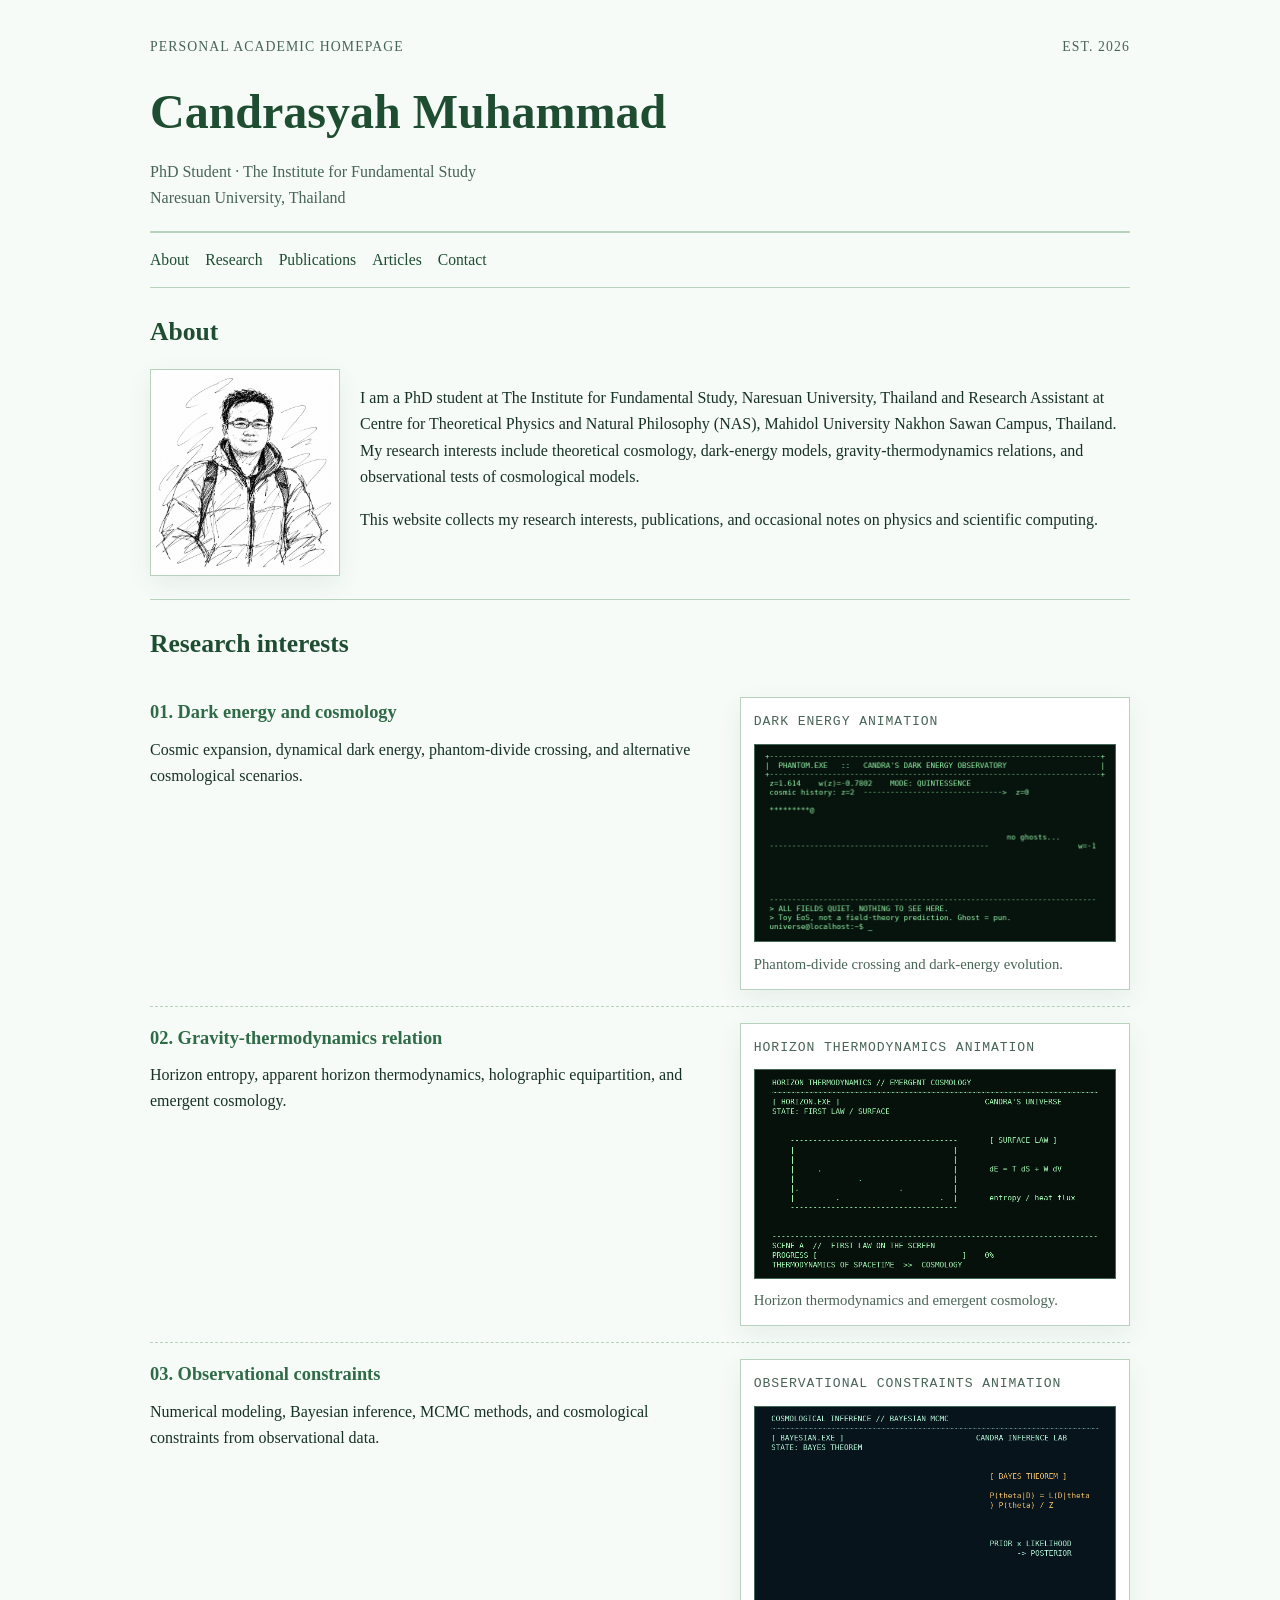
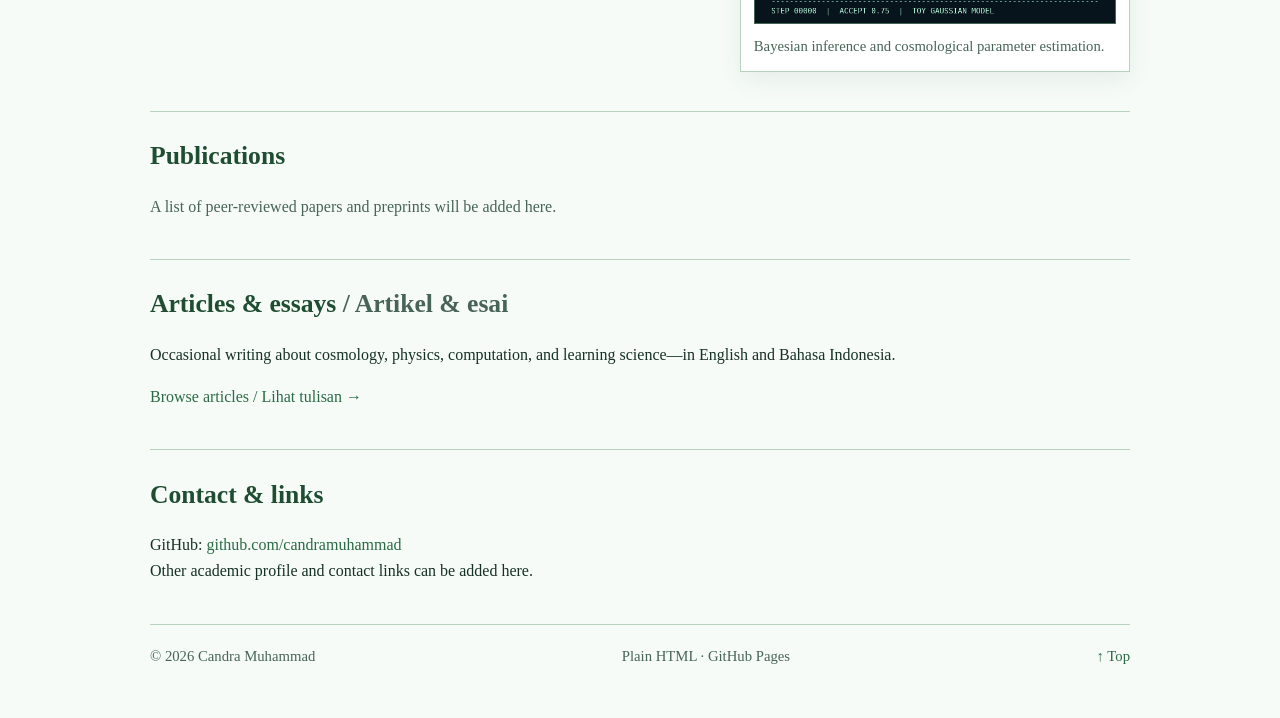
==== index.html @ 608550f0 "Update index.html" ====
<!doctype html>
<html lang="en">
<head>
  <meta charset="utf-8">
  <meta name="viewport" content="width=device-width,initial-scale=1">
  <meta name="description" content="Candrasyah Muhammad — PhD student at The Institute for Fundamental Study, Naresuan University. Research in cosmology, dark energy, gravity-thermodynamics, and observational constraints.">
  <meta name="theme-color" content="#f6fbf7">
  <title>Candra Muhammad | Academic Homepage</title>
  <link rel="icon" href="assets/favicon.svg" type="image/svg+xml">
  <link rel="stylesheet" href="assets/style.css">
</head>
<body>
  <a class="skip" href="#content">Skip to content</a>

  <div class="page">
    <header class="site-heading" id="top">
      <p class="overline">PERSONAL ACADEMIC HOMEPAGE <span class="right">EST. 2026</span></p>
      <h1>Candrasyah Muhammad</h1>
      <p class="affiliation">PhD Student · The Institute for Fundamental Study<br>Naresuan University, Thailand</p>
    </header>

    <nav aria-label="Main navigation" class="site-nav">
      <a href="#about">About</a>
      <a href="#research">Research</a>
      <a href="#publications">Publications</a>
      <a href="articles/">Articles</a>
      <a href="#contact">Contact</a>
    </nav>

    <main id="content">
      <section id="about">
        <h2>About</h2>
        <div class="about-grid">
          <figure class="profile-figure">
            <img src="assets/photo.png" alt="Portrait of me" class="profile-photo">
          </figure>
          <div>
            <p>I am a PhD student at The Institute for Fundamental Study, Naresuan University, Thailand and Research Assistant at Centre for Theoretical Physics and Natural Philosophy (NAS), Mahidol University Nakhon Sawan Campus, Thailand. My research interests include theoretical cosmology, dark-energy models, gravity-thermodynamics relations, and observational tests of cosmological models.</p>
            <p>This website collects my research interests, publications, and occasional notes on physics and scientific computing.</p>
          </div>
        </div>
      </section>

      <section id="research">
        <h2>Research interests</h2>

        <article class="research-entry">
          <div class="research-description">
            <h3>01. Dark energy and cosmology</h3>
            <p>Cosmic expansion, dynamical dark energy, phantom-divide crossing, and alternative cosmological scenarios.</p>
          </div>
          <figure class="research-visual">
            <div class="ascii-title">DARK ENERGY ANIMATION</div>
            <img src="assets/PHANTOM_EXE_v3.gif" alt="ASCII animation illustrating dark energy and phantom-divide crossing" class="research-gif">
            <figcaption>Phantom-divide crossing and dark-energy evolution.</figcaption>
          </figure>
        </article>

        <article class="research-entry">
          <div class="research-description">
            <h3>02. Gravity-thermodynamics relation</h3>
            <p>Horizon entropy, apparent horizon thermodynamics, holographic equipartition, and emergent cosmology.</p>
          </div>
          <figure class="research-visual">
            <div class="ascii-title">HORIZON THERMODYNAMICS ANIMATION</div>
            <img src="assets/HORIZON_EXE.gif" alt="ASCII animation illustrating gravity-thermodynamics relation" class="research-gif">
            <figcaption>Horizon thermodynamics and emergent cosmology.</figcaption>
          </figure>
        </article>

        <article class="research-entry">
          <div class="research-description">
            <h3>03. Observational constraints</h3>
            <p>Numerical modeling, Bayesian inference, MCMC methods, and cosmological constraints from observational data.</p>
          </div>
          <figure class="research-visual">
            <div class="ascii-title">OBSERVATIONAL CONSTRAINTS ANIMATION</div>
            <img src="assets/MCMC_EXE.gif" alt="ASCII animation illustrating MCMC and observational constraints" class="research-gif">
            <figcaption>Bayesian inference and cosmological parameter estimation.</figcaption>
          </figure>
        </article>
      </section>

      <section id="publications">
        <h2>Publications</h2>
        <p class="muted">A list of peer-reviewed papers and preprints will be added here.</p>
      </section>

      <section id="articles">
        <h2>Articles &amp; essays <span class="translation">/ Artikel &amp; esai</span></h2>
        <p>Occasional writing about cosmology, physics, computation, and learning science—in English and Bahasa Indonesia.</p>
        <p><a href="articles/">Browse articles / Lihat tulisan →</a></p>
      </section>

      <section id="contact">
        <h2>Contact &amp; links</h2>
        <p>GitHub: <a href="https://github.com/candramuhammad">github.com/candramuhammad</a><br>Other academic profile and contact links can be added here.</p>
      </section>
    </main>

    <footer>
      <span>© <span id="year">2026</span> Candra Muhammad</span>
      <span>Plain HTML · GitHub Pages</span>
      <a href="#top">↑ Top</a>
    </footer>
  </div>

  <script src="assets/script.js" defer></script>
</body>
</html>
---- assets/style.css ----
:root {
  --bg: #f6fbf7;
  --surface: #ffffff;
  --surface-soft: #edf6ef;
  --text: #173126;
  --muted: #486457;
  --line: #b8d2be;
  --accent: #2f6b47;
  --accent-strong: #1f4d32;
  --link: #2a6b45;
  --link-hover: #143723;
  --ascii-bg: #0f1713;
  --ascii-line: #7ed39a;
  --ascii-border: #446655;
  --shadow: 0 8px 24px rgba(33, 74, 50, 0.07);
}

* { box-sizing: border-box; }
html { scroll-behavior: smooth; }
body {
  margin: 0;
  background: var(--bg);
  color: var(--text);
  font-family: Georgia, "Times New Roman", serif;
  line-height: 1.65;
}

a { color: var(--link); text-decoration: none; }
a:hover, a:focus { color: var(--link-hover); text-decoration: underline; }

.skip {
  position: absolute;
  left: -9999px;
  top: 0;
}
.skip:focus {
  left: 1rem;
  top: 1rem;
  z-index: 999;
  background: var(--surface);
  padding: 0.55rem 0.8rem;
  border: 1px solid var(--line);
}

.page {
  width: min(980px, calc(100% - 2rem));
  margin: 0 auto;
  padding: 1.25rem 0 2.5rem;
}

.site-heading {
  padding: 1rem 0 1.25rem;
  border-bottom: 2px solid var(--line);
}
.overline {
  margin: 0 0 0.8rem;
  font-size: 0.86rem;
  letter-spacing: 0.08em;
  text-transform: uppercase;
  color: var(--muted);
}
.overline .right { float: right; }
.site-heading h1 {
  margin: 0;
  font-size: clamp(2rem, 5vw, 3rem);
  font-weight: 700;
  color: var(--accent-strong);
}
.affiliation {
  margin: 0.5rem 0 0;
  color: var(--muted);
}

.site-nav {
  display: flex;
  flex-wrap: wrap;
  gap: 1rem;
  padding: 0.85rem 0;
  border-bottom: 1px solid var(--line);
  font-size: 0.98rem;
}
.site-nav a {
  color: var(--accent-strong);
}

main section {
  padding: 1.45rem 0;
  border-bottom: 1px solid var(--line);
}

h2 {
  margin: 0 0 1rem;
  font-size: 1.6rem;
  color: var(--accent-strong);
}

h3 {
  margin: 0 0 0.55rem;
  font-size: 1.15rem;
  color: var(--accent);
}

.about-grid {
  display: grid;
  grid-template-columns: 190px 1fr;
  gap: 1.25rem;
  align-items: start;
}
.profile-figure {
  margin: 0;
}
.profile-photo {
  display: block;
  width: 100%;
  max-width: 190px;
  height: auto;
  border: 1px solid var(--line);
  background: var(--surface);
  padding: 0.3rem;
  box-shadow: var(--shadow);
}

.research-entry {
  display: grid;
  grid-template-columns: minmax(0, 1fr) minmax(280px, 390px);
  gap: 1.25rem;
  align-items: start;
  padding: 1rem 0;
}
.research-entry + .research-entry {
  border-top: 1px dashed var(--line);
}
.research-description p {
  margin: 0;
}
.research-visual {
  margin: 0;
  padding: 0.8rem;
  background: var(--surface);
  border: 1px solid var(--line);
  box-shadow: var(--shadow);
}
.ascii-title {
  font-family: "Courier New", Courier, monospace;
  font-size: 0.82rem;
  letter-spacing: 0.07em;
  color: var(--muted);
  margin-bottom: 0.7rem;
  text-transform: uppercase;
}
.research-gif {
  display: block;
  width: 100%;
  height: auto;
  background: var(--ascii-bg);
  border: 1px solid var(--ascii-border);
}
.research-visual figcaption {
  margin-top: 0.6rem;
  font-size: 0.92rem;
  color: var(--muted);
}

.muted,
.translation,
footer {
  color: var(--muted);
}

footer {
  display: flex;
  flex-wrap: wrap;
  justify-content: space-between;
  gap: 0.75rem;
  padding: 1.2rem 0 0.6rem;
  font-size: 0.92rem;
}

@media (max-width: 760px) {
  .about-grid,
  .research-entry {
    grid-template-columns: 1fr;
  }
  .profile-photo {
    max-width: 180px;
  }
  .overline .right {
    float: none;
    display: inline;
    margin-left: 0.5rem;
  }
}
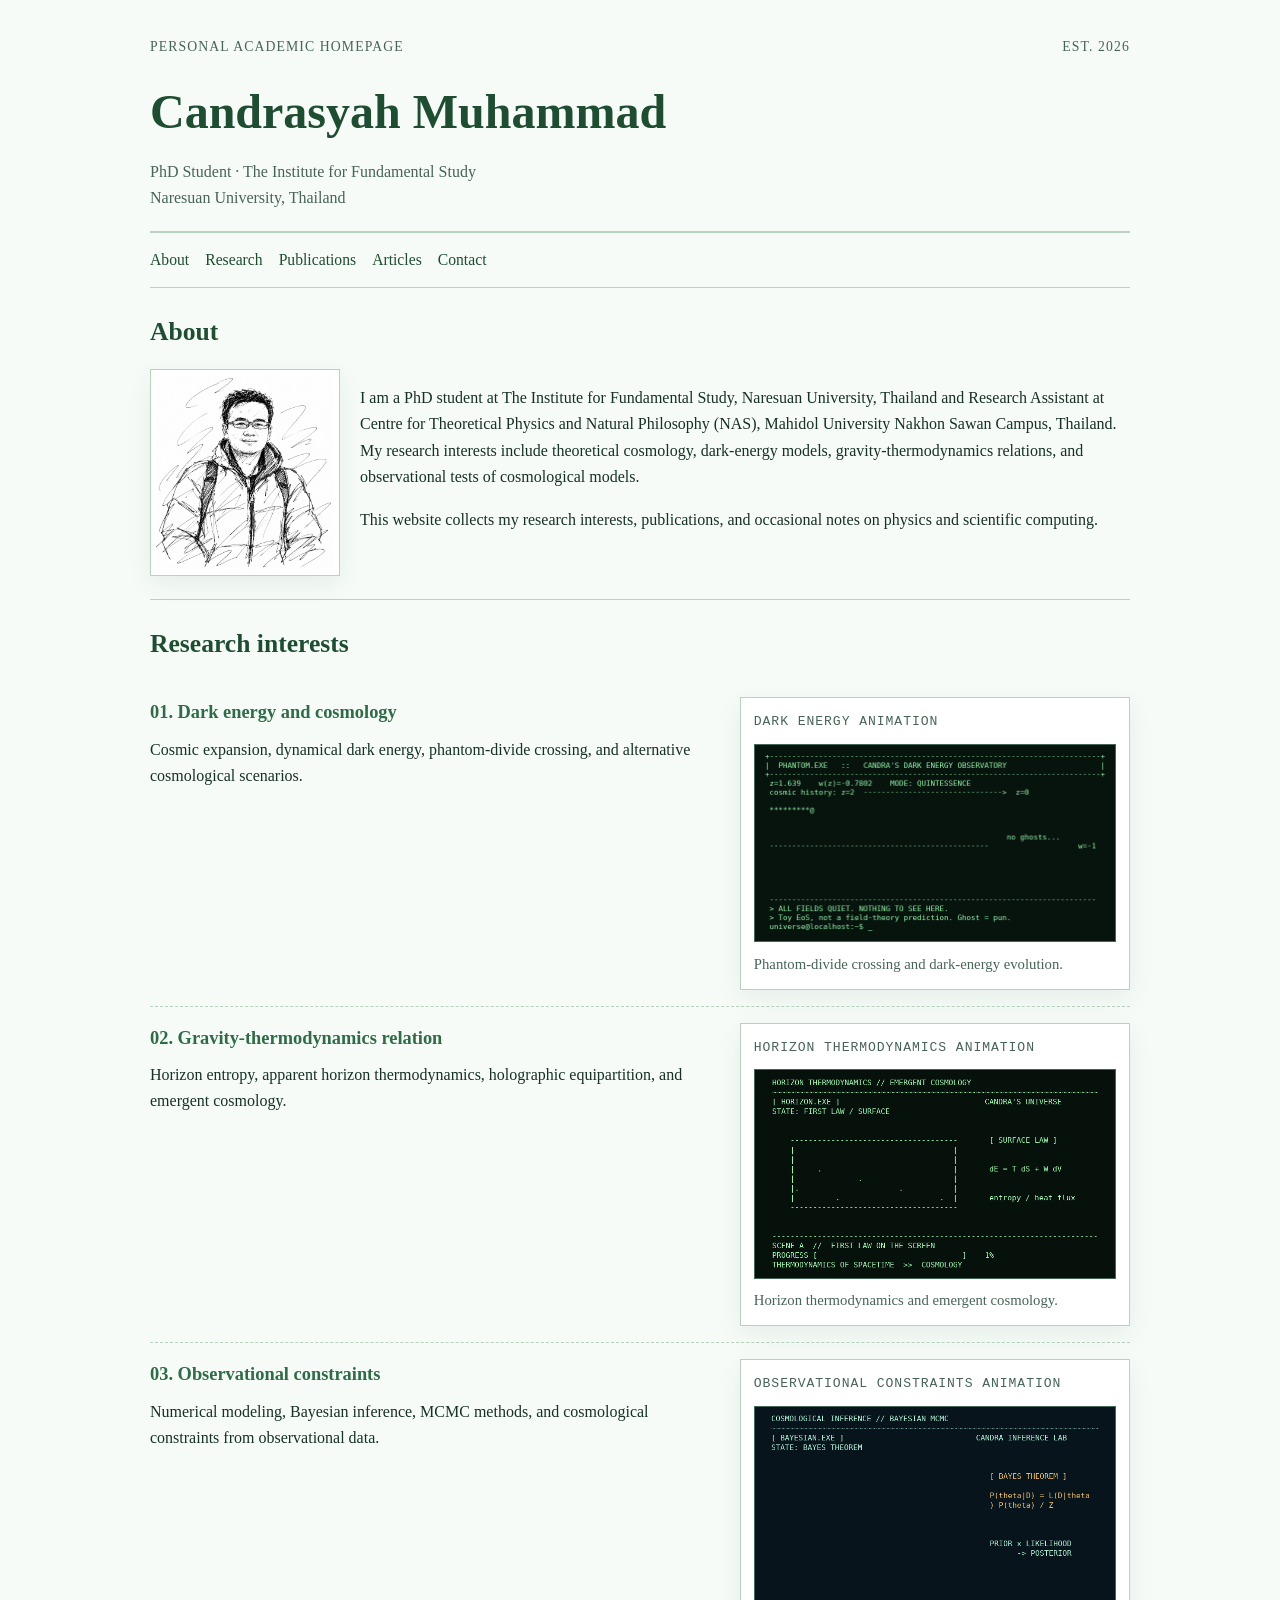
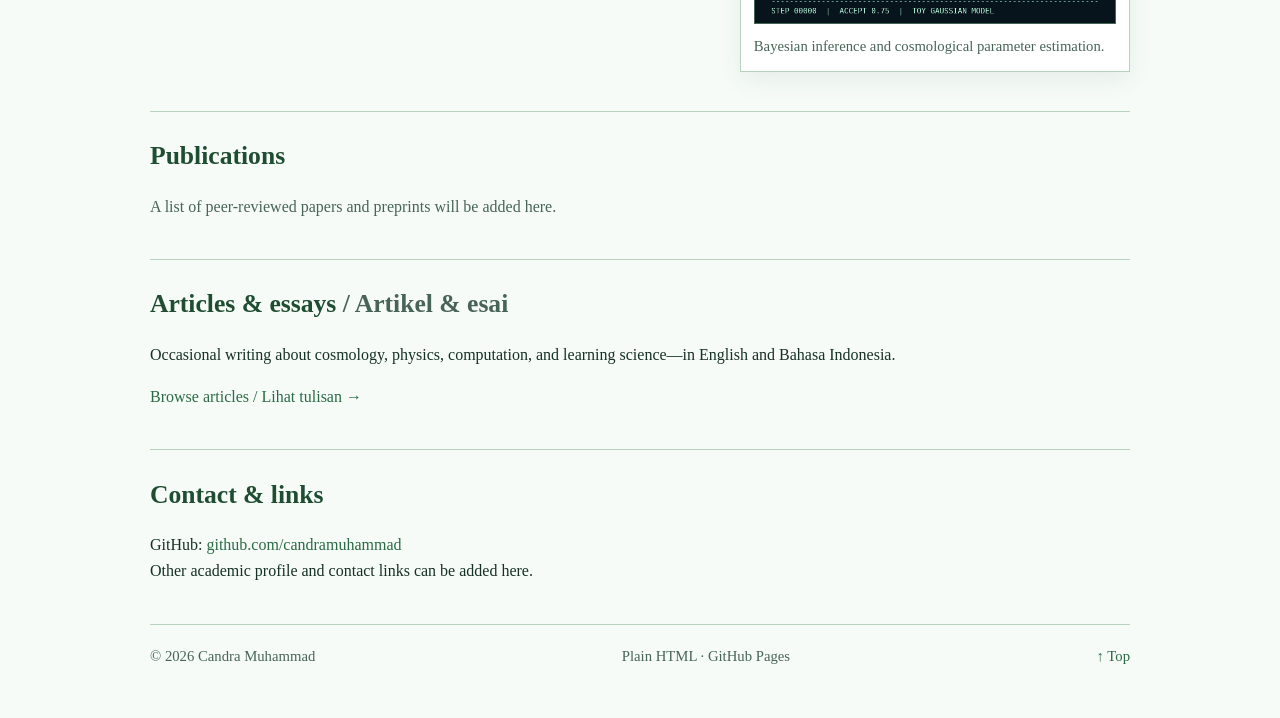
==== commit 07756d61: "Update index.html" ====
--- a/index.html
+++ b/index.html
@@ -5,7 +5,7 @@
   <meta name="viewport" content="width=device-width,initial-scale=1">
   <meta name="description" content="Candrasyah Muhammad — PhD student at The Institute for Fundamental Study, Naresuan University. Research in cosmology, dark energy, gravity-thermodynamics, and observational constraints.">
   <meta name="theme-color" content="#f6fbf7">
-  <title>Candra Muhammad | Academic Homepage</title>
+  <title>Candrasyah Muhammad | Academic Homepage</title>
   <link rel="icon" href="assets/favicon.svg" type="image/svg+xml">
   <link rel="stylesheet" href="assets/style.css">
 </head>
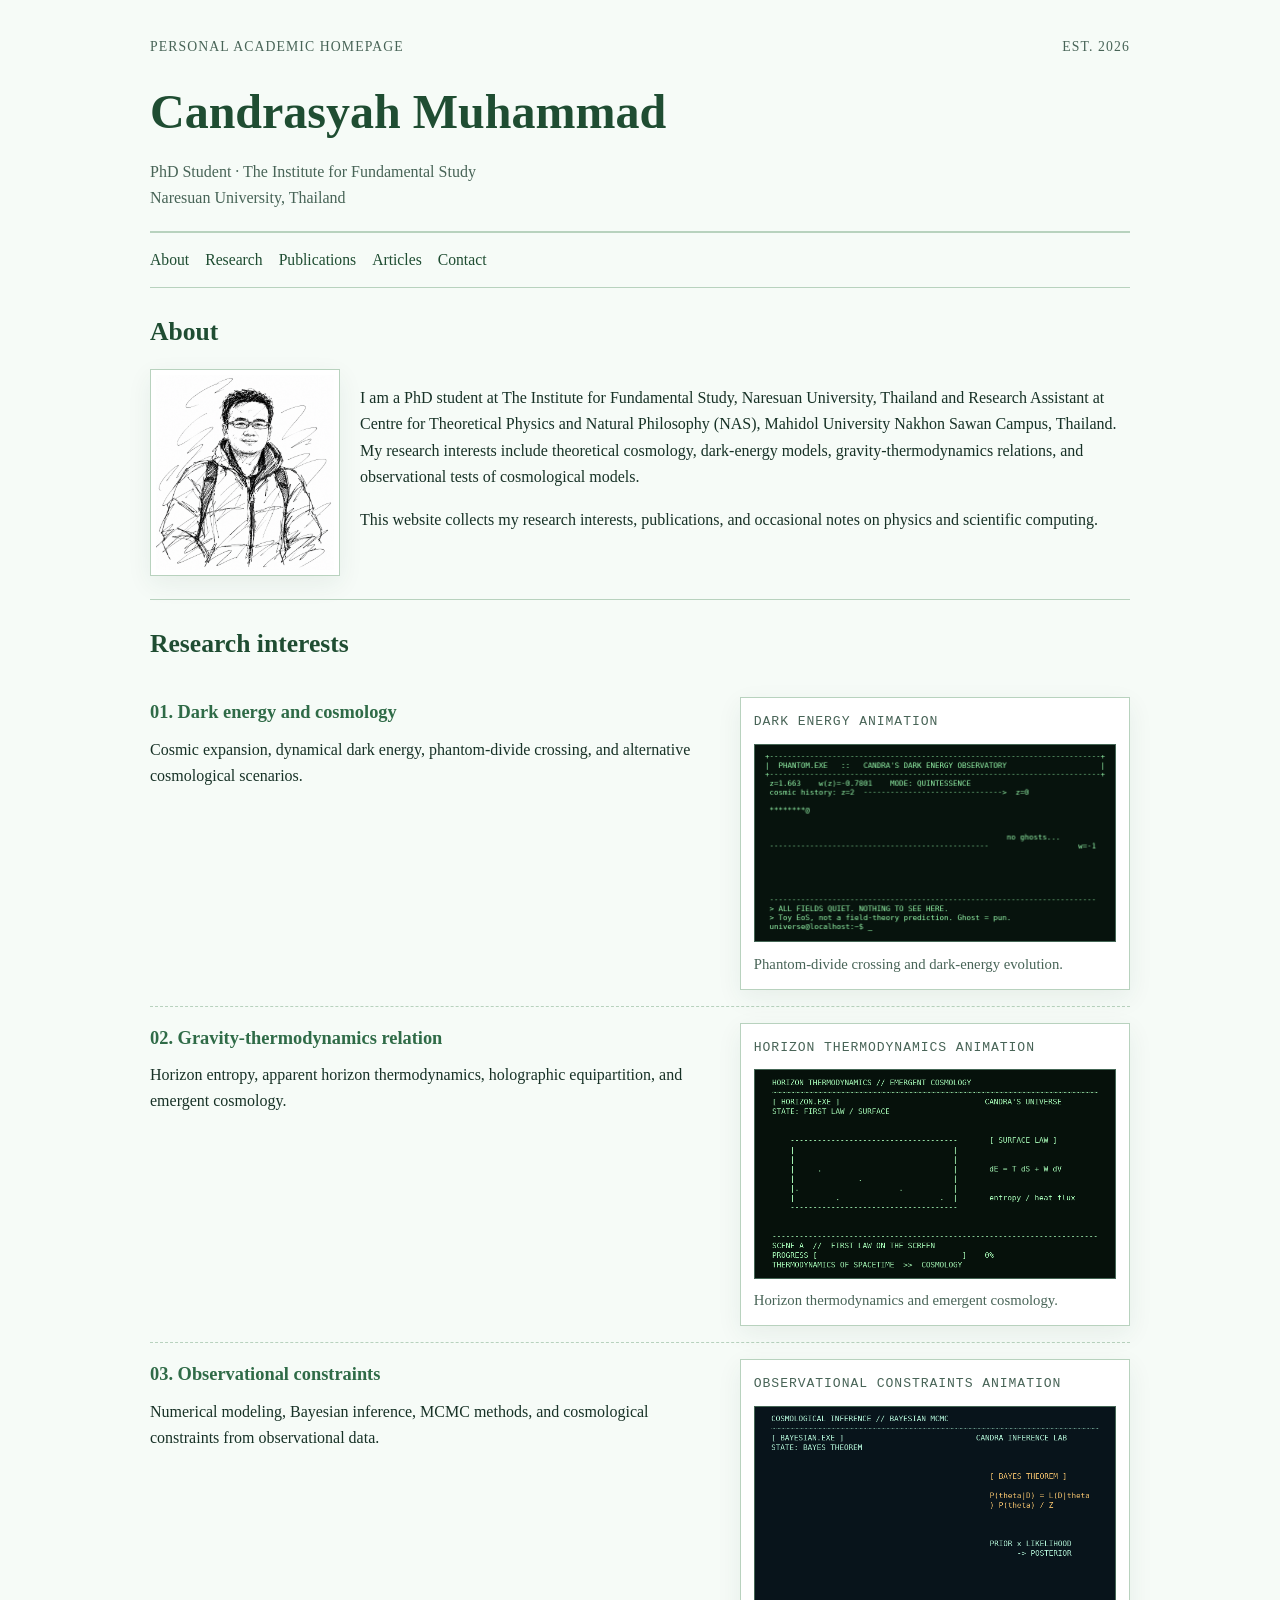
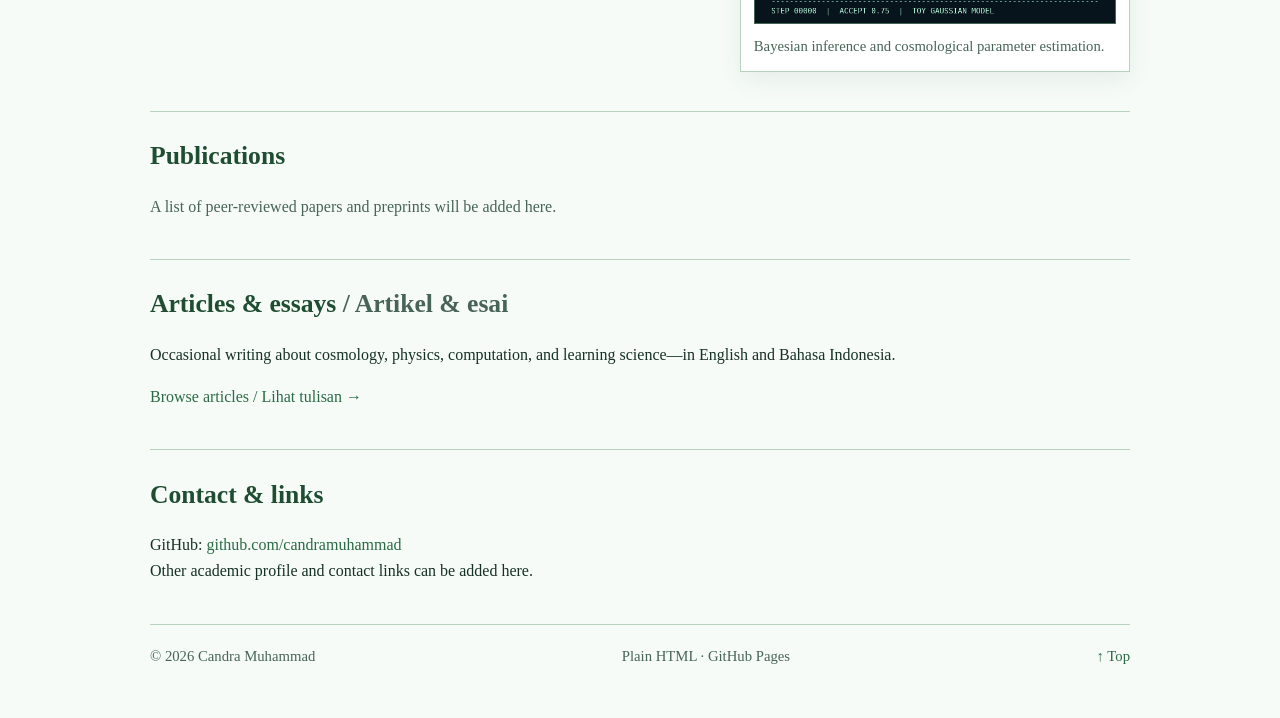
==== commit 004cd5ab: "Update index.html" ====
--- a/index.html
+++ b/index.html
@@ -5,7 +5,7 @@
   <meta name="viewport" content="width=device-width,initial-scale=1">
   <meta name="description" content="Candrasyah Muhammad — PhD student at The Institute for Fundamental Study, Naresuan University. Research in cosmology, dark energy, gravity-thermodynamics, and observational constraints.">
   <meta name="theme-color" content="#f6fbf7">
-  <title>Candrasyah Muhammad | Academic Homepage</title>
+  <title>Candra Muhammad | Academic Homepage</title>
   <link rel="icon" href="assets/favicon.svg" type="image/svg+xml">
   <link rel="stylesheet" href="assets/style.css">
 </head>
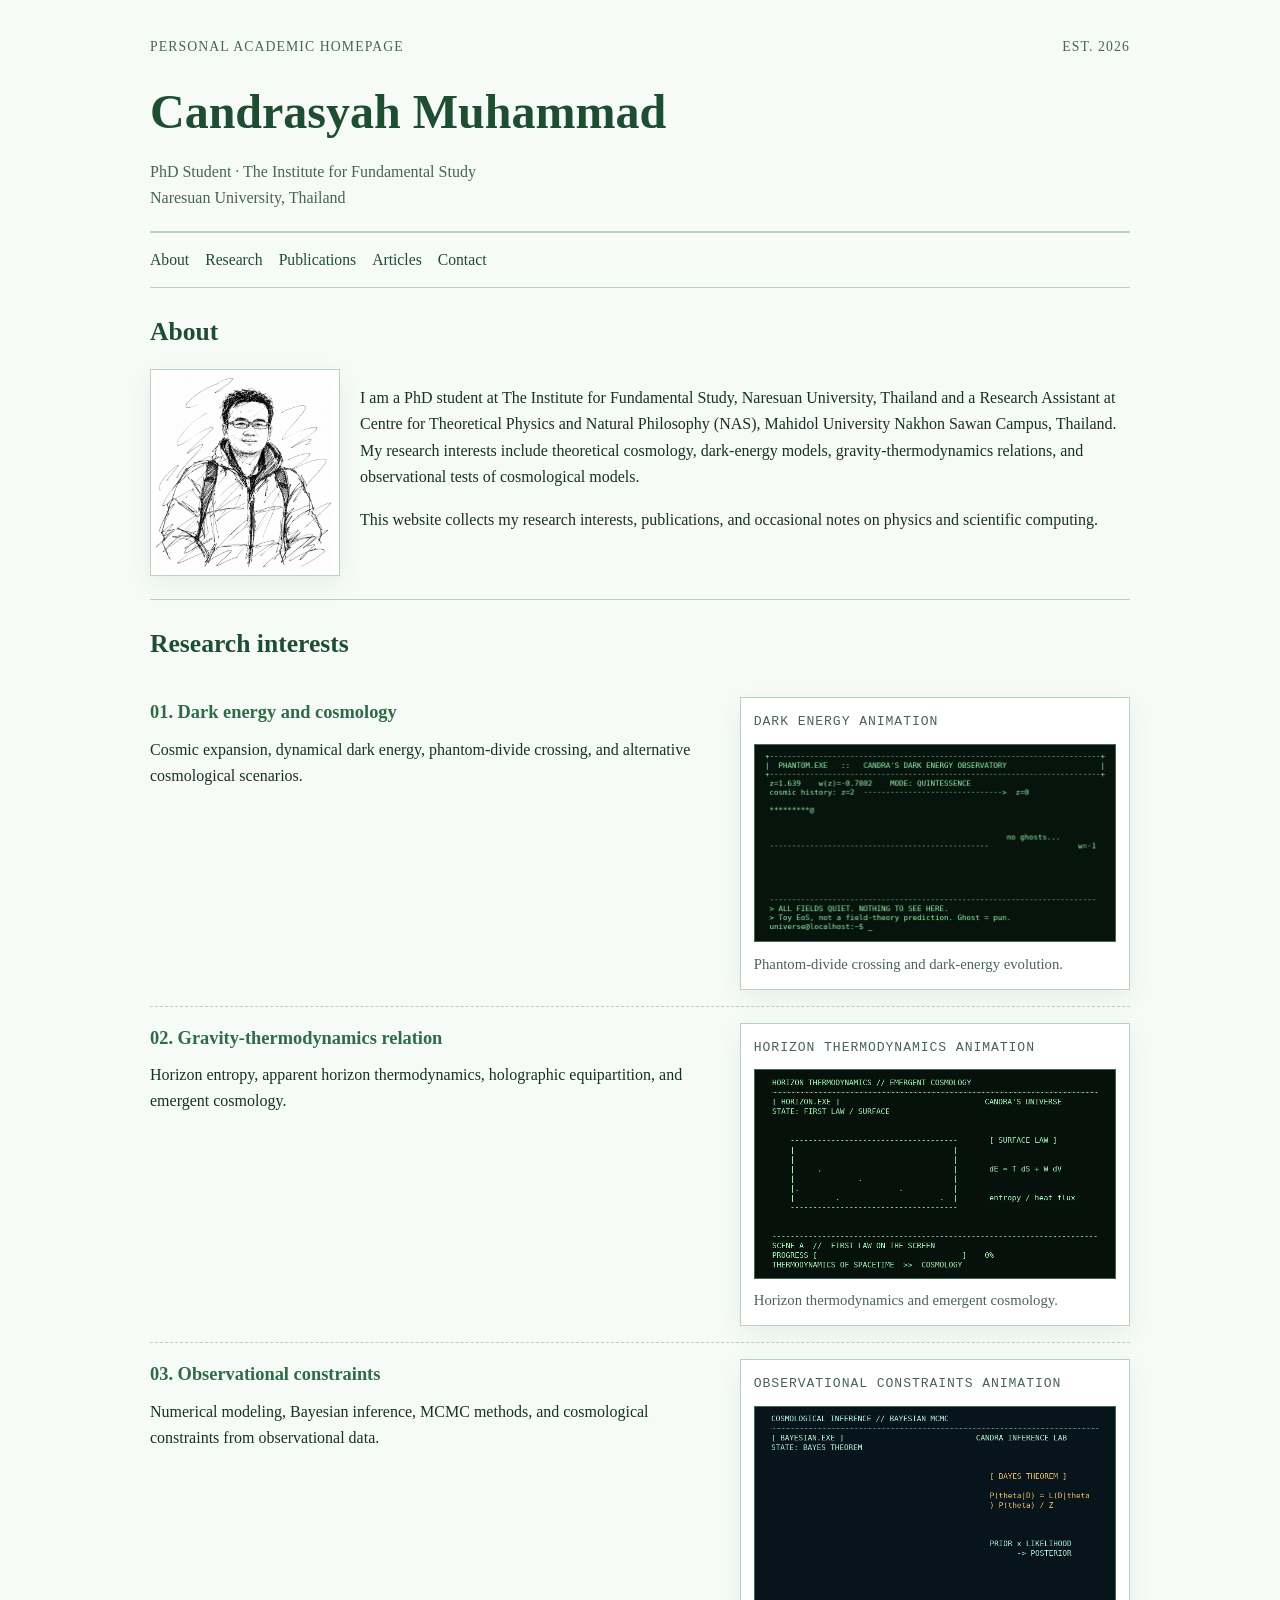
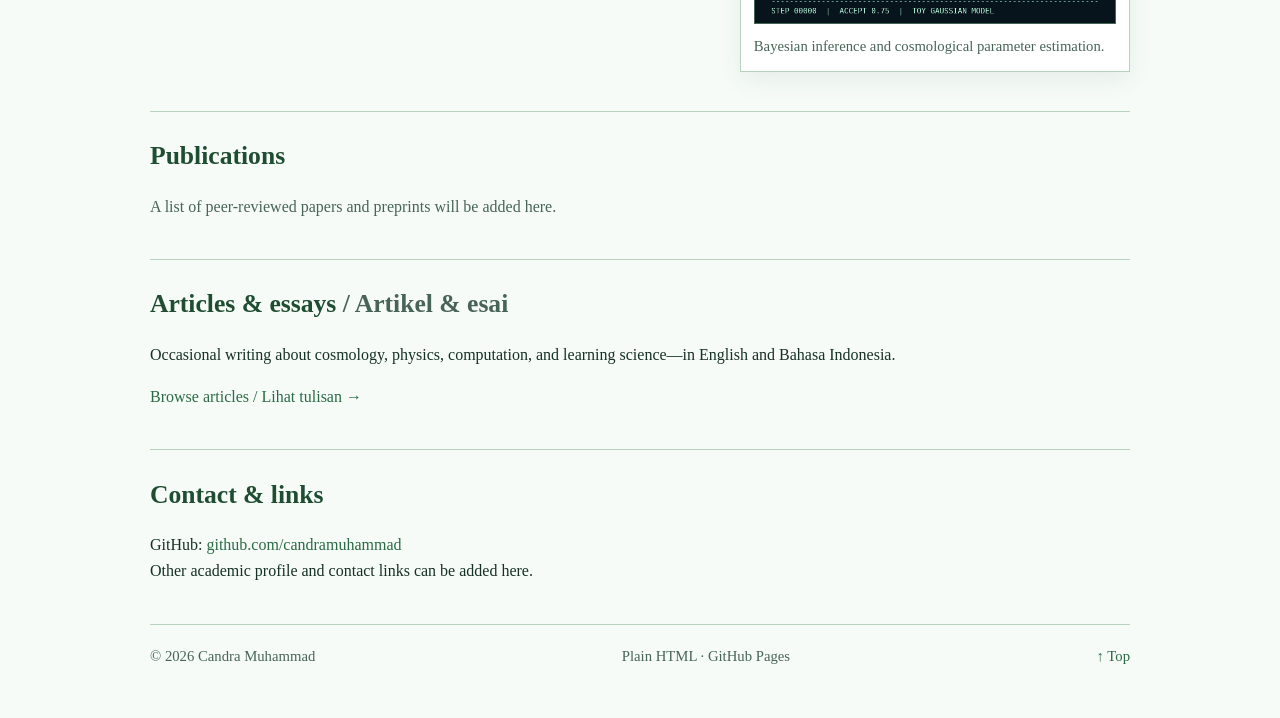
==== commit ea4398a6: "Update index.html" ====
--- a/index.html
+++ b/index.html
@@ -35,7 +35,7 @@
             <img src="assets/photo.png" alt="Portrait of me" class="profile-photo">
           </figure>
           <div>
-            <p>I am a PhD student at The Institute for Fundamental Study, Naresuan University, Thailand and Research Assistant at Centre for Theoretical Physics and Natural Philosophy (NAS), Mahidol University Nakhon Sawan Campus, Thailand. My research interests include theoretical cosmology, dark-energy models, gravity-thermodynamics relations, and observational tests of cosmological models.</p>
+            <p>I am a PhD student at The Institute for Fundamental Study, Naresuan University, Thailand and a Research Assistant at Centre for Theoretical Physics and Natural Philosophy (NAS), Mahidol University Nakhon Sawan Campus, Thailand. My research interests include theoretical cosmology, dark-energy models, gravity-thermodynamics relations, and observational tests of cosmological models.</p>
             <p>This website collects my research interests, publications, and occasional notes on physics and scientific computing.</p>
           </div>
         </div>
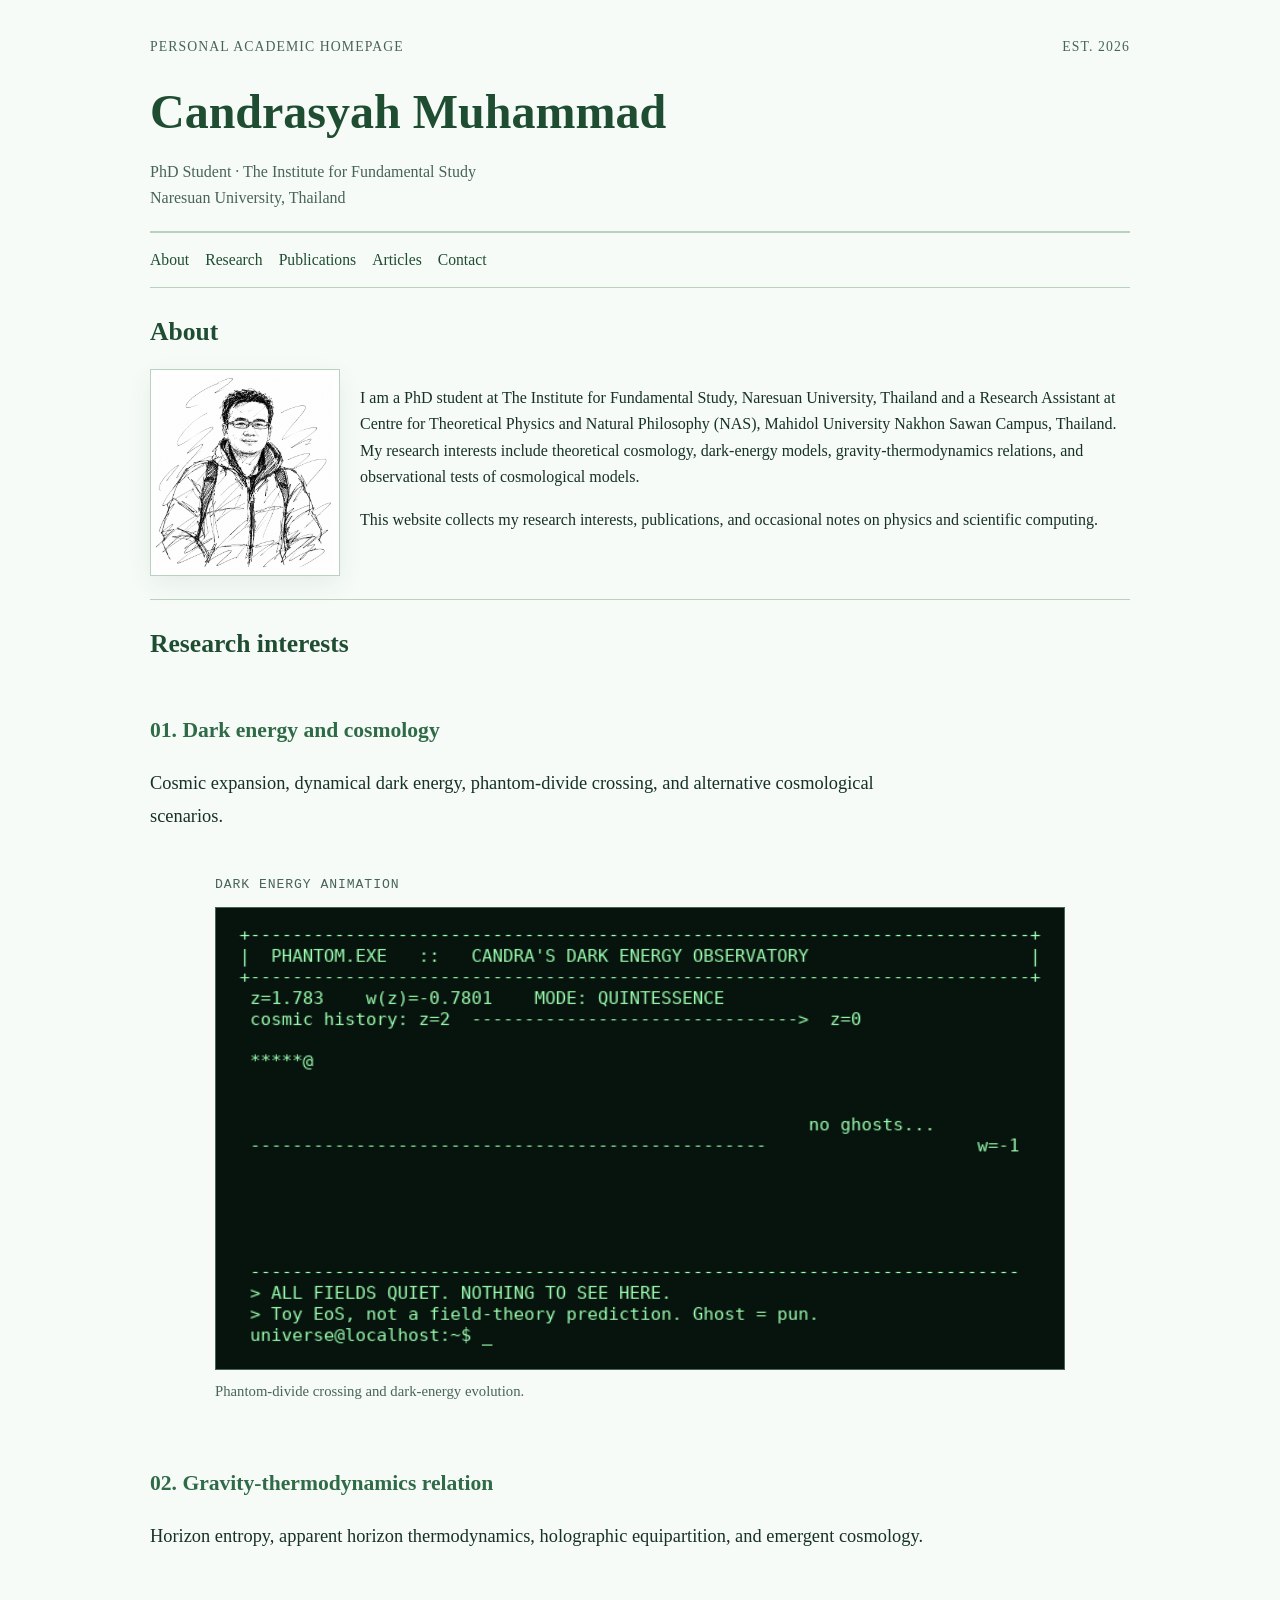
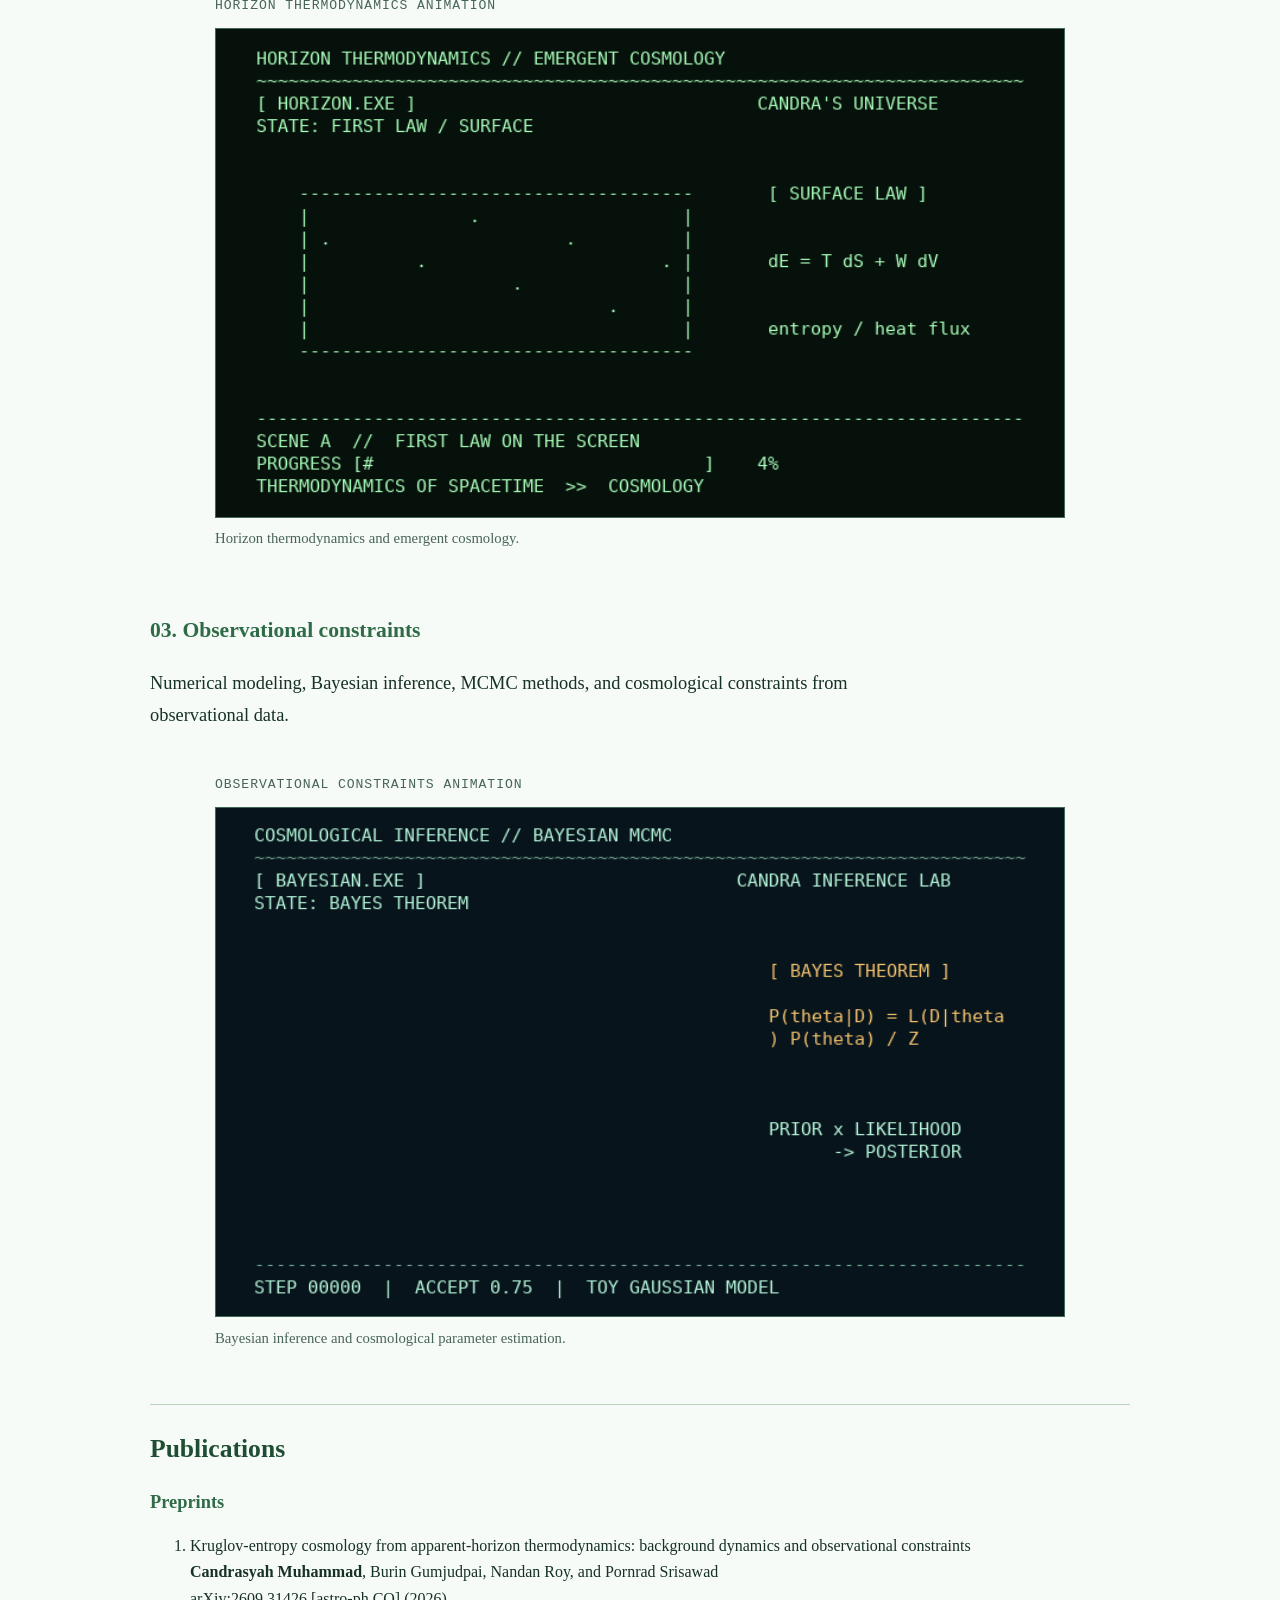
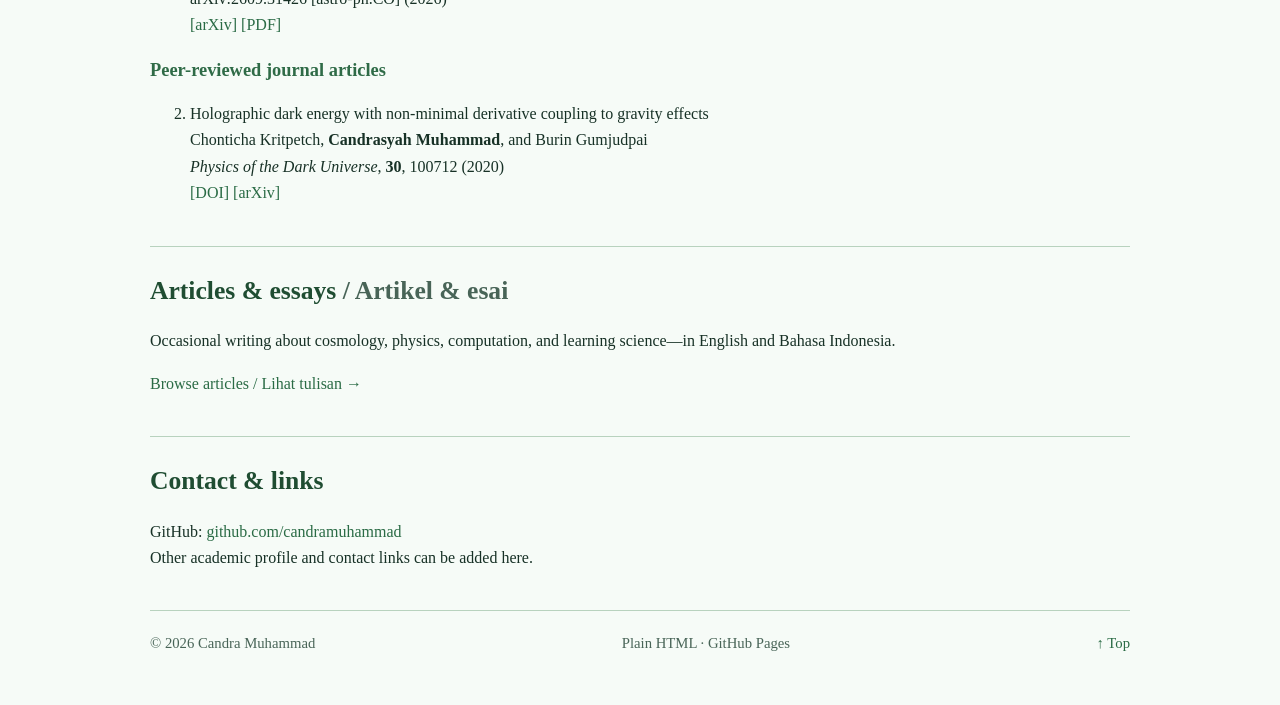
==== commit fb652d3d: "Update index.html" ====
--- a/index.html
+++ b/index.html
@@ -81,10 +81,75 @@
         </article>
       </section>
 
+
       <section id="publications">
         <h2>Publications</h2>
-        <p class="muted">A list of peer-reviewed papers and preprints will be added here.</p>
+
+        <h3 class="publication-category">Preprints</h3>
+
+        <ol class="publication-list">
+          <li class="publication-item">
+            <div class="publication-title">
+              Kruglov-entropy cosmology from apparent-horizon
+              thermodynamics: background dynamics and
+              observational constraints
+            </div>
+
+            <div class="publication-authors">
+              <strong>Candrasyah Muhammad</strong>,
+              Burin Gumjudpai, Nandan Roy,
+              and Pornrad Srisawad
+            </div>
+
+            <div class="publication-venue">
+              arXiv:2609.31426 [astro-ph.CO] (2026)
+            </div>
+
+            <div class="publication-links">
+              <a href="https://arxiv.org/abs/2609.31426">
+                [arXiv]
+              </a>
+              <a href="https://arxiv.org/pdf/2609.31426">
+                [PDF]
+              </a>
+            </div>
+          </li>
+        </ol>
+
+        <h3 class="publication-category">
+          Peer-reviewed journal articles
+        </h3>
+
+        <ol class="publication-list" start="2">
+          <li class="publication-item">
+            <div class="publication-title">
+              Holographic dark energy with non-minimal
+              derivative coupling to gravity effects
+            </div>
+
+            <div class="publication-authors">
+              Chonticha Kritpetch,
+              <strong>Candrasyah Muhammad</strong>,
+              and Burin Gumjudpai
+            </div>
+
+            <div class="publication-venue">
+              <em>Physics of the Dark Universe</em>,
+              <strong>30</strong>, 100712 (2020)
+            </div>
+
+            <div class="publication-links">
+              <a href="https://doi.org/10.1016/j.dark.2020.100712">
+                [DOI]
+              </a>
+              <a href="https://arxiv.org/abs/2004.06214">
+                [arXiv]
+              </a>
+            </div>
+          </li>
+        </ol>
       </section>
+
 
       <section id="articles">
         <h2>Articles &amp; essays <span class="translation">/ Artikel &amp; esai</span></h2>
--- a/assets/style.css
+++ b/assets/style.css
@@ -121,25 +121,45 @@
 }
 
 .research-entry {
-  display: grid;
-  grid-template-columns: minmax(0, 1fr) minmax(280px, 390px);
+  display: flex;
+  flex-direction: column;
   gap: 1.25rem;
-  align-items: start;
-  padding: 1rem 0;
-}
-.research-entry + .research-entry {
-  border-top: 1px dashed var(--line);
-}
+  padding: 1.5rem 0;
+}
+/* Research section typography */
+.research-description h3 {
+  font-size: 1.35rem;
+  margin-bottom: 0.8rem;
+}
+
 .research-description p {
-  margin: 0;
-}
-.research-visual {
-  margin: 0;
-  padding: 0.8rem;
-  background: var(--surface);
-  border: 1px solid var(--line);
-  box-shadow: var(--shadow);
-}
+  font-size: 1.15rem;
+  line-height: 1.75;
+  max-width: 800px;
+}
+
+/* Larger, centered visualizations */
+@media (min-width: 761px) {
+  .research-entry {
+    display: flex;
+    flex-direction: column;
+    gap: 1.5rem;
+    padding: 2rem 0;
+  }
+
+  .research-visual {
+    width: 95%;
+    max-width: 850px;
+    margin: 0 auto;
+  }
+}
+
+/* Animation caption */
+.research-visual figcaption {
+  font-size: 0.95rem;
+  line-height: 1.5;
+}
+
 .ascii-title {
   font-family: "Courier New", Courier, monospace;
   font-size: 0.82rem;
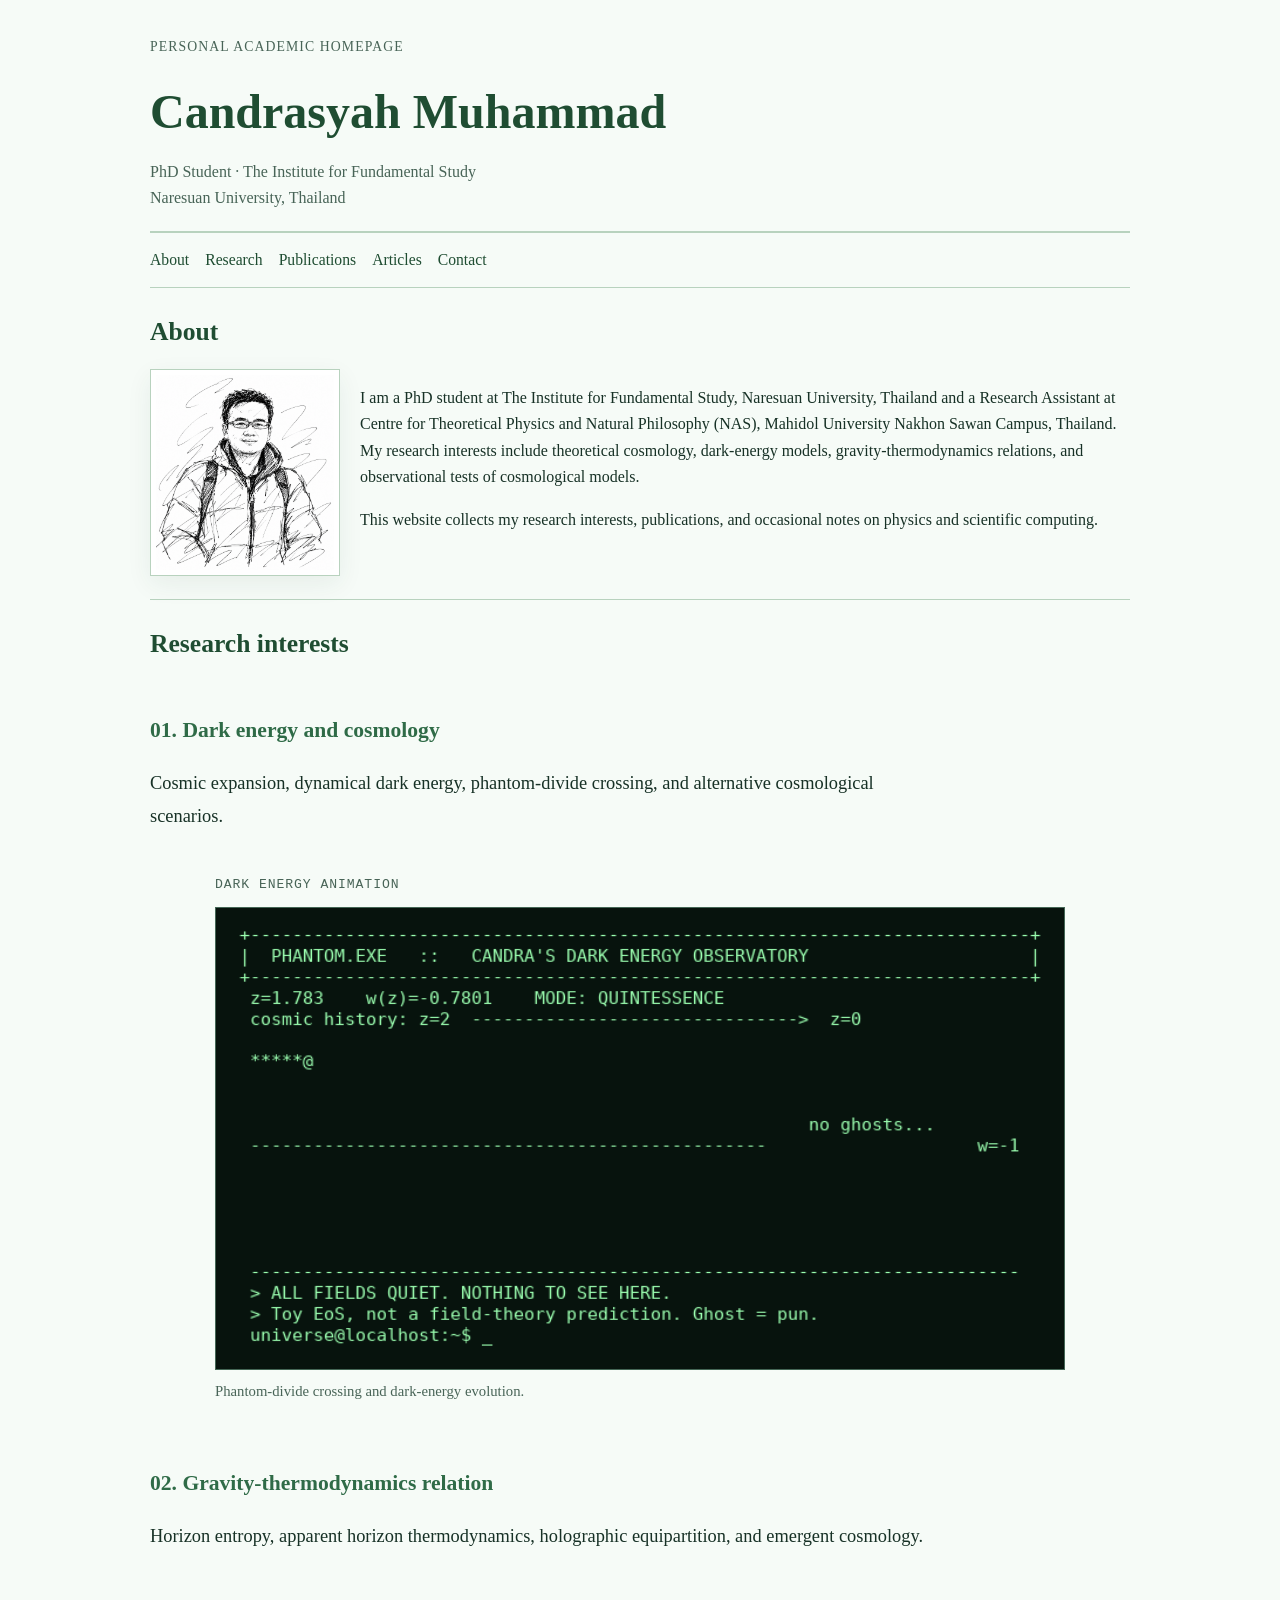
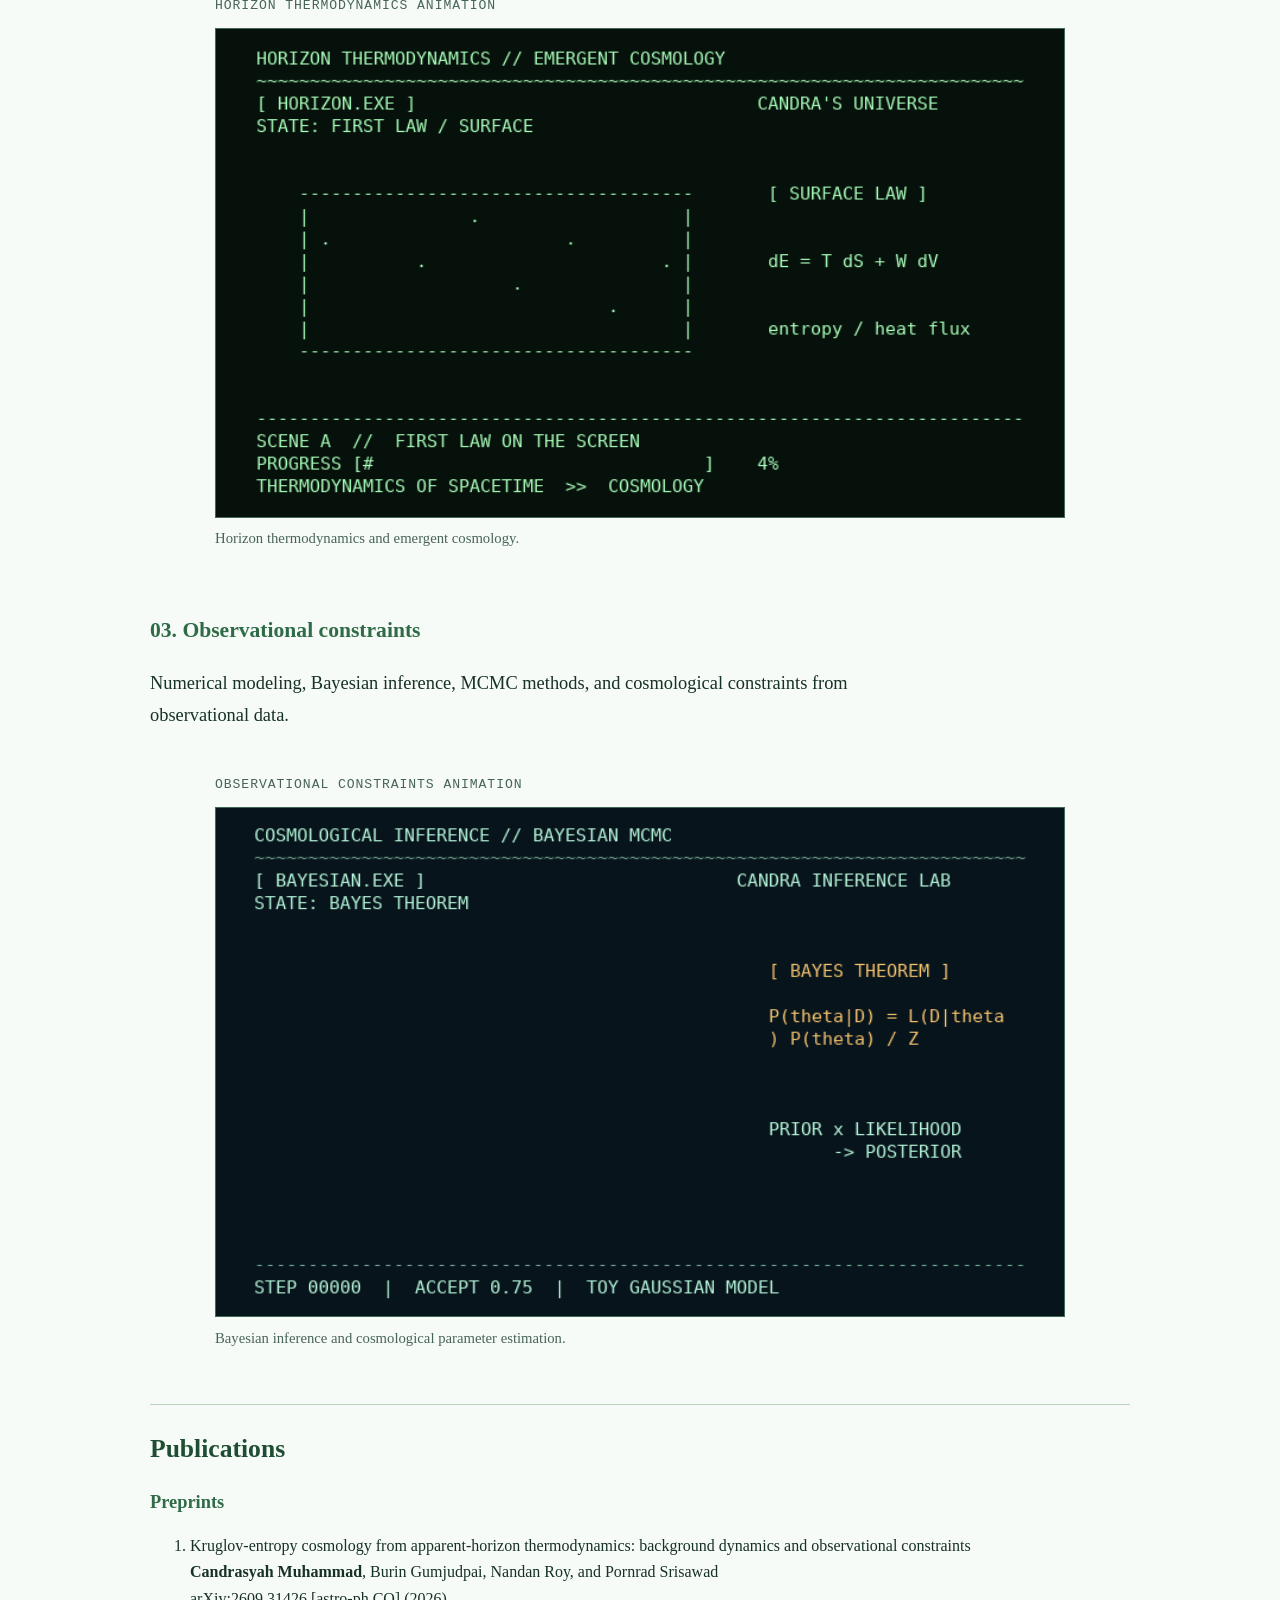
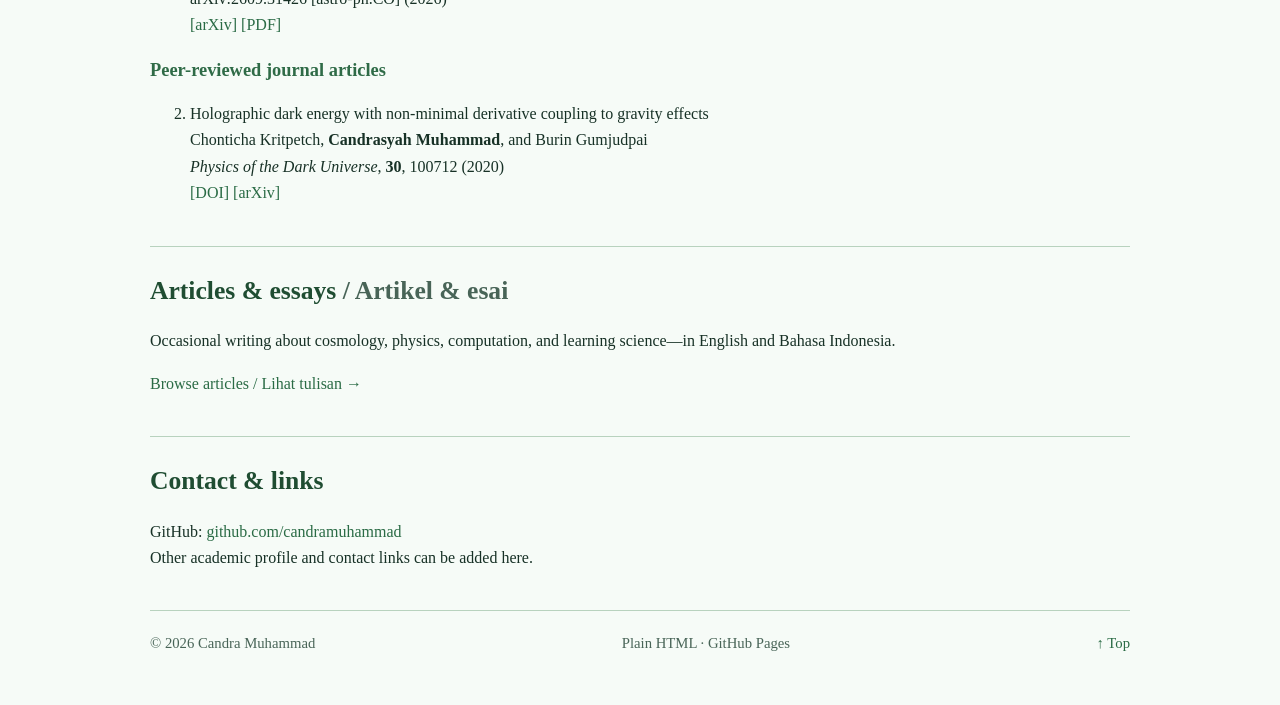
==== commit 7bfe8364: "Update index.html" ====
--- a/index.html
+++ b/index.html
@@ -14,7 +14,7 @@
 
   <div class="page">
     <header class="site-heading" id="top">
-      <p class="overline">PERSONAL ACADEMIC HOMEPAGE <span class="right">EST. 2026</span></p>
+      <p class="overline">PERSONAL ACADEMIC HOMEPAGE </p>
       <h1>Candrasyah Muhammad</h1>
       <p class="affiliation">PhD Student · The Institute for Fundamental Study<br>Naresuan University, Thailand</p>
     </header>
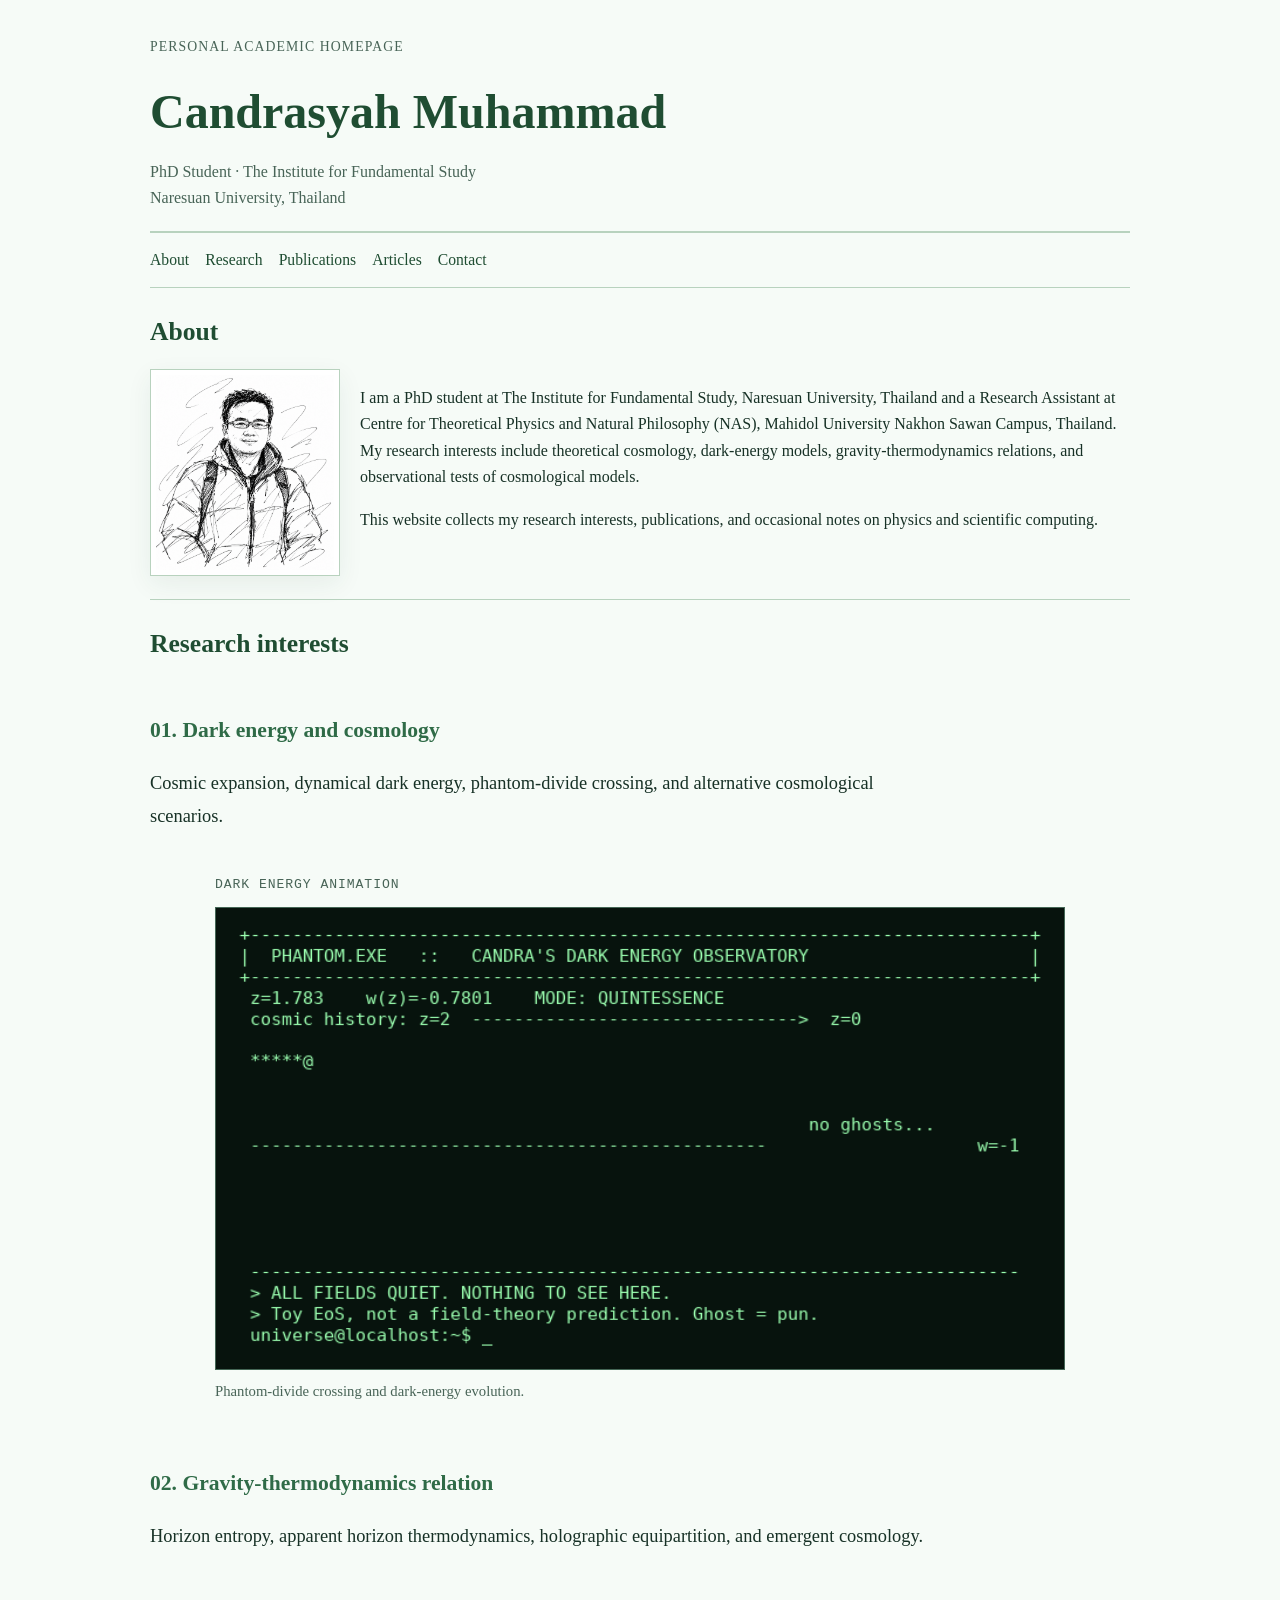
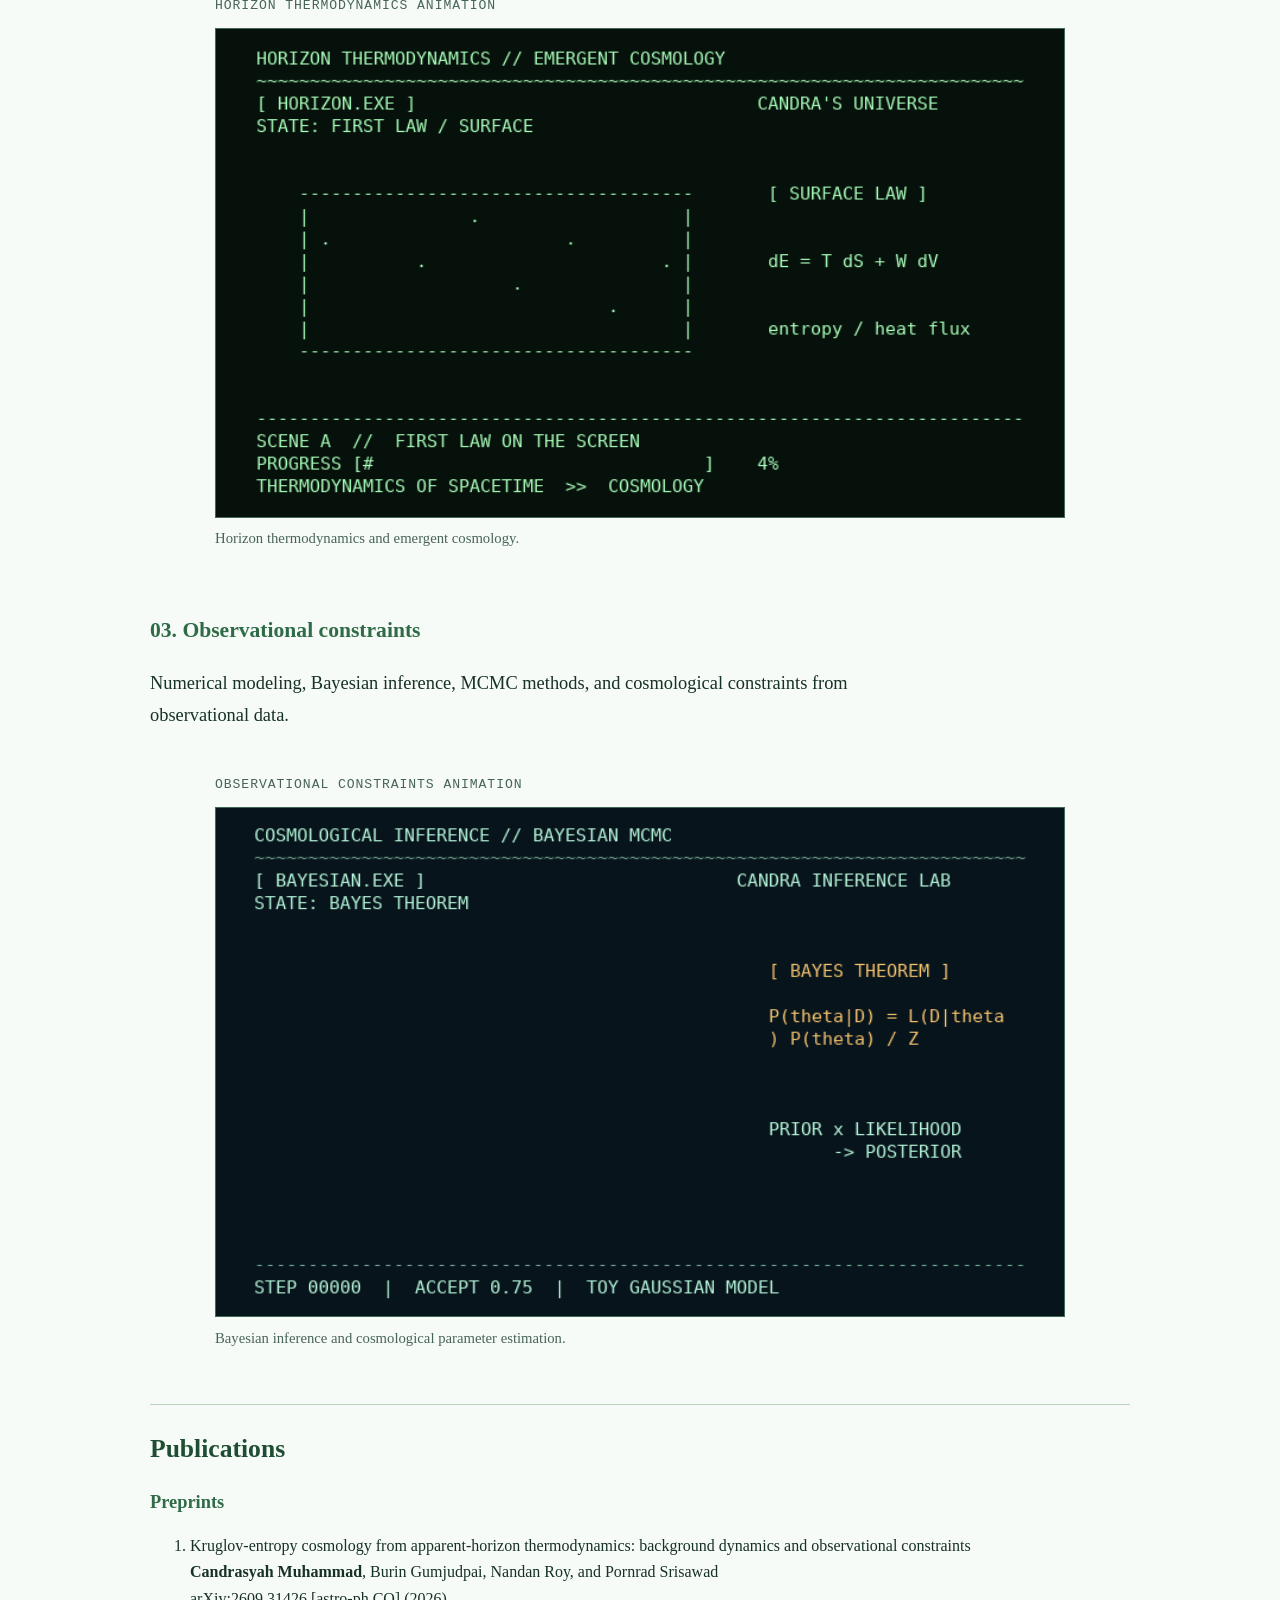
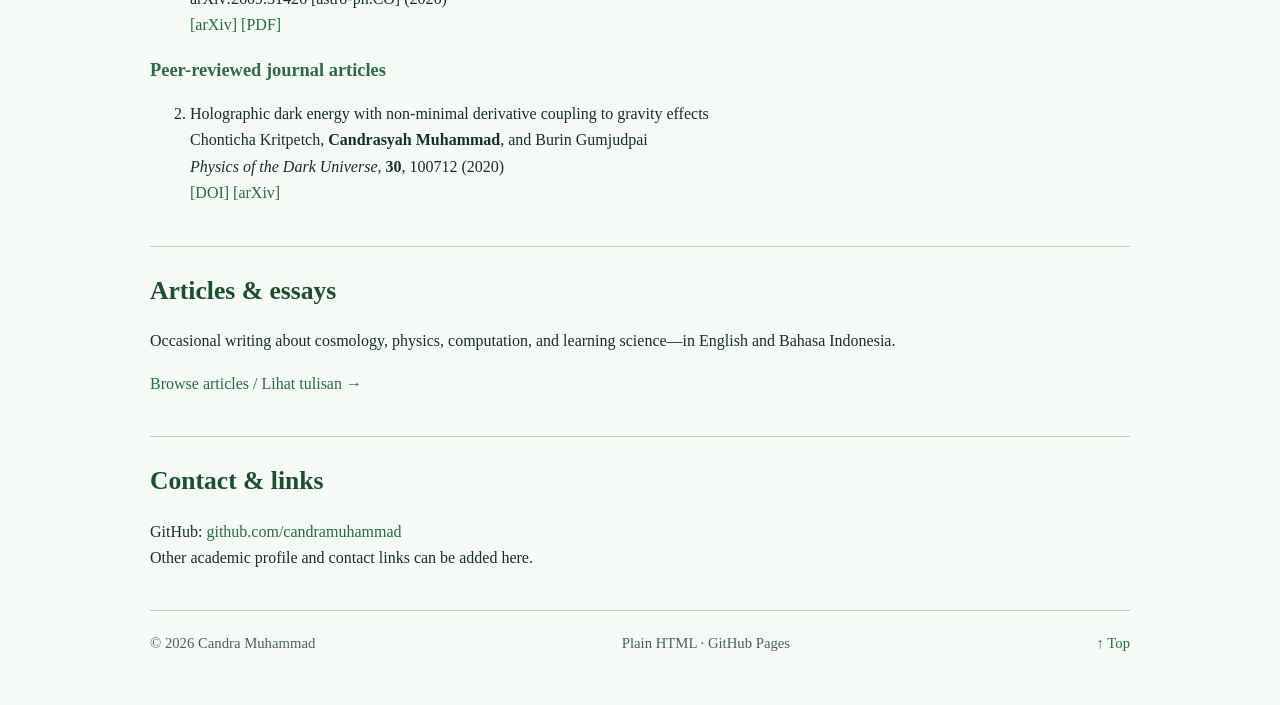
==== commit 73e23cc1: "Update index.html" ====
--- a/index.html
+++ b/index.html
@@ -152,7 +152,7 @@
 
 
       <section id="articles">
-        <h2>Articles &amp; essays <span class="translation">/ Artikel &amp; esai</span></h2>
+        <h2>Articles &amp; essays </h2>
         <p>Occasional writing about cosmology, physics, computation, and learning science—in English and Bahasa Indonesia.</p>
         <p><a href="articles/">Browse articles / Lihat tulisan →</a></p>
       </section>
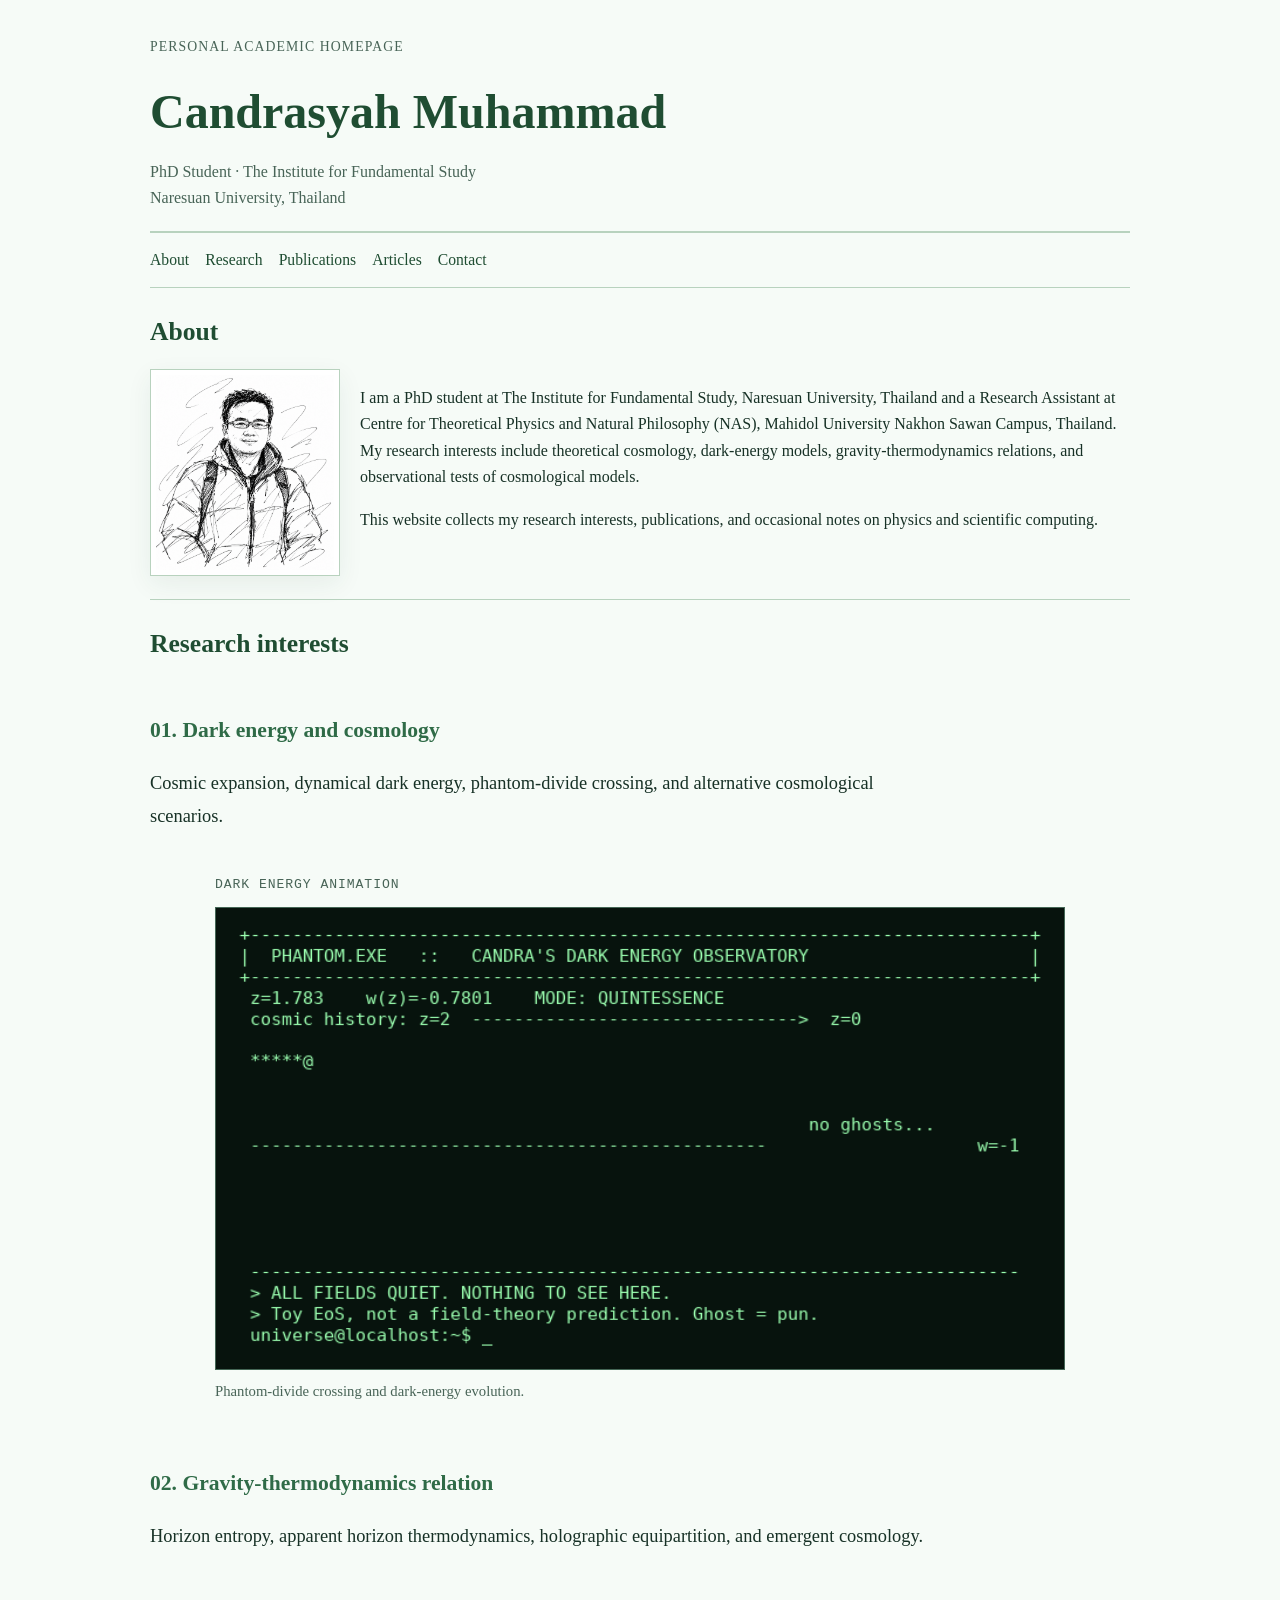
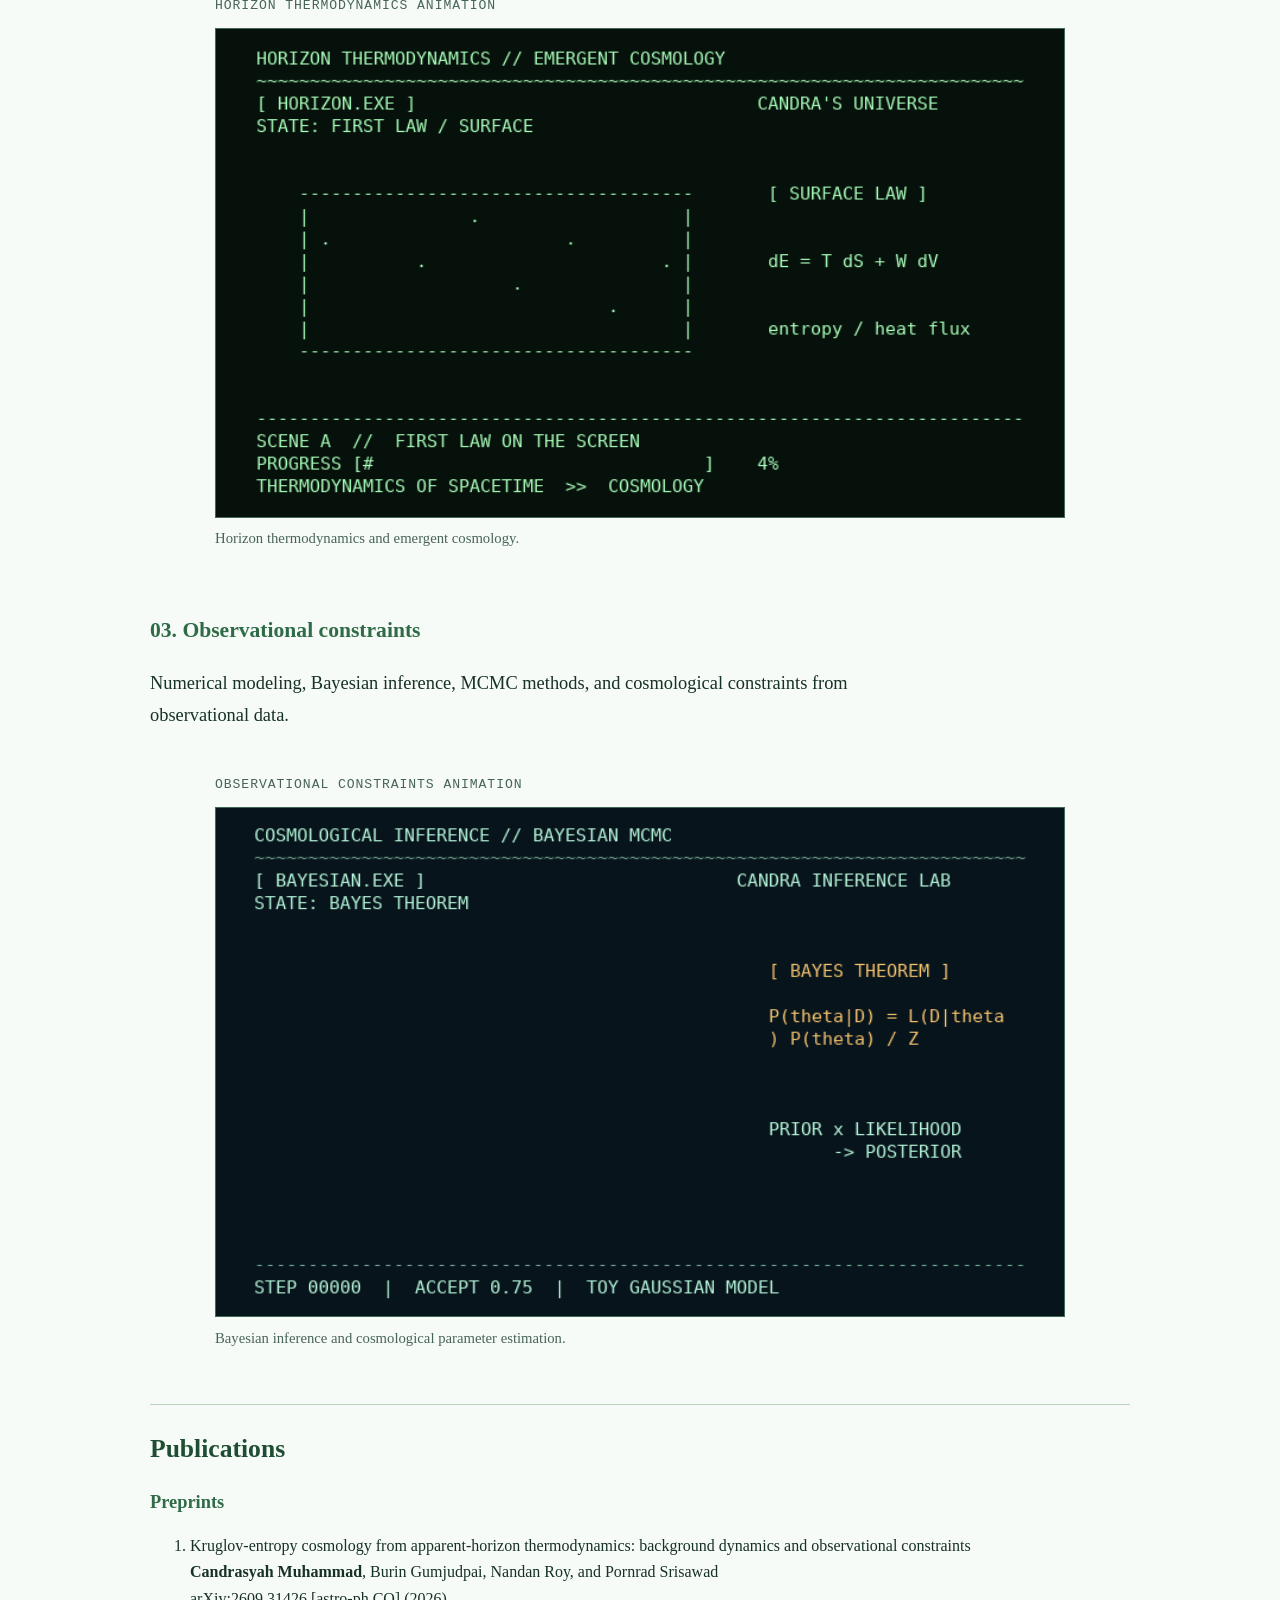
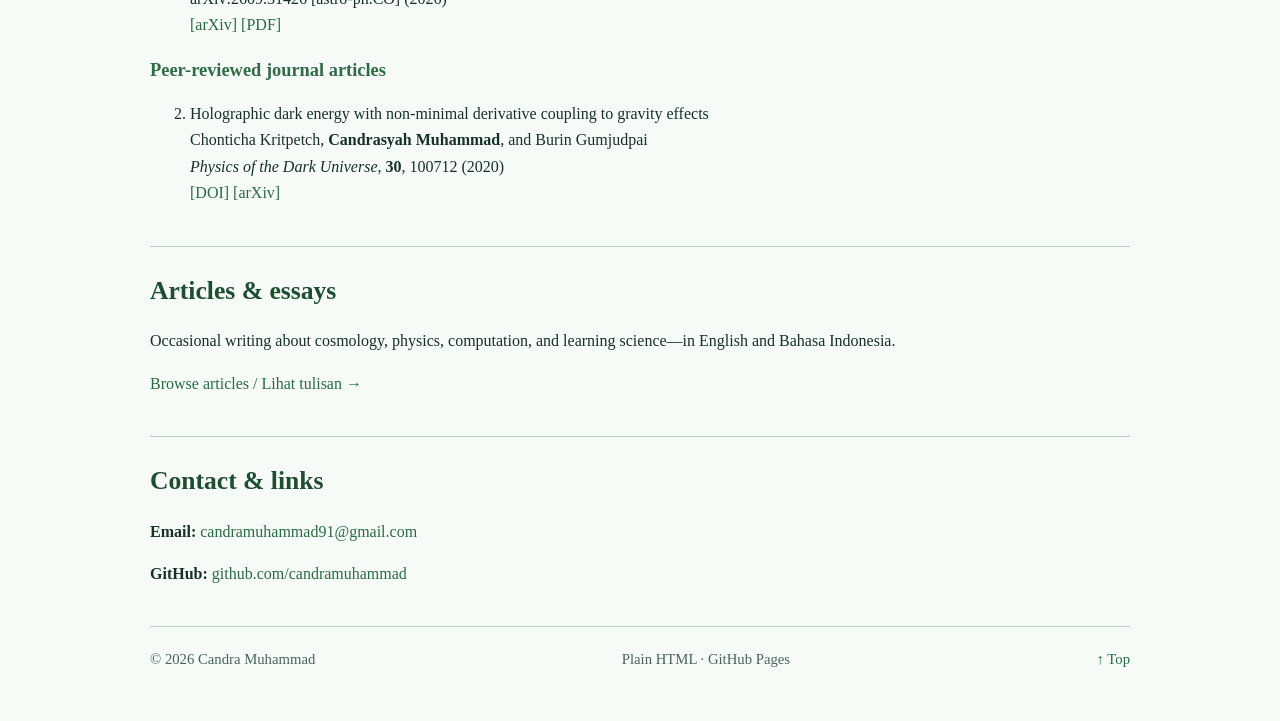
==== commit d3c7e80d: "Update index.html" ====
--- a/index.html
+++ b/index.html
@@ -159,8 +159,22 @@
 
       <section id="contact">
         <h2>Contact &amp; links</h2>
-        <p>GitHub: <a href="https://github.com/candramuhammad">github.com/candramuhammad</a><br>Other academic profile and contact links can be added here.</p>
+
+        <p>
+          <strong>Email:</strong>
+          <a href="mailto:candramuhammad91@gmail.com">
+            candramuhammad91@gmail.com
+          </a>
+        </p>
+
+        <p>
+          <strong>GitHub:</strong>
+          <a href="https://github.com/candramuhammad">
+            github.com/candramuhammad
+          </a>
+        </p>
       </section>
+      
     </main>
 
     <footer>
